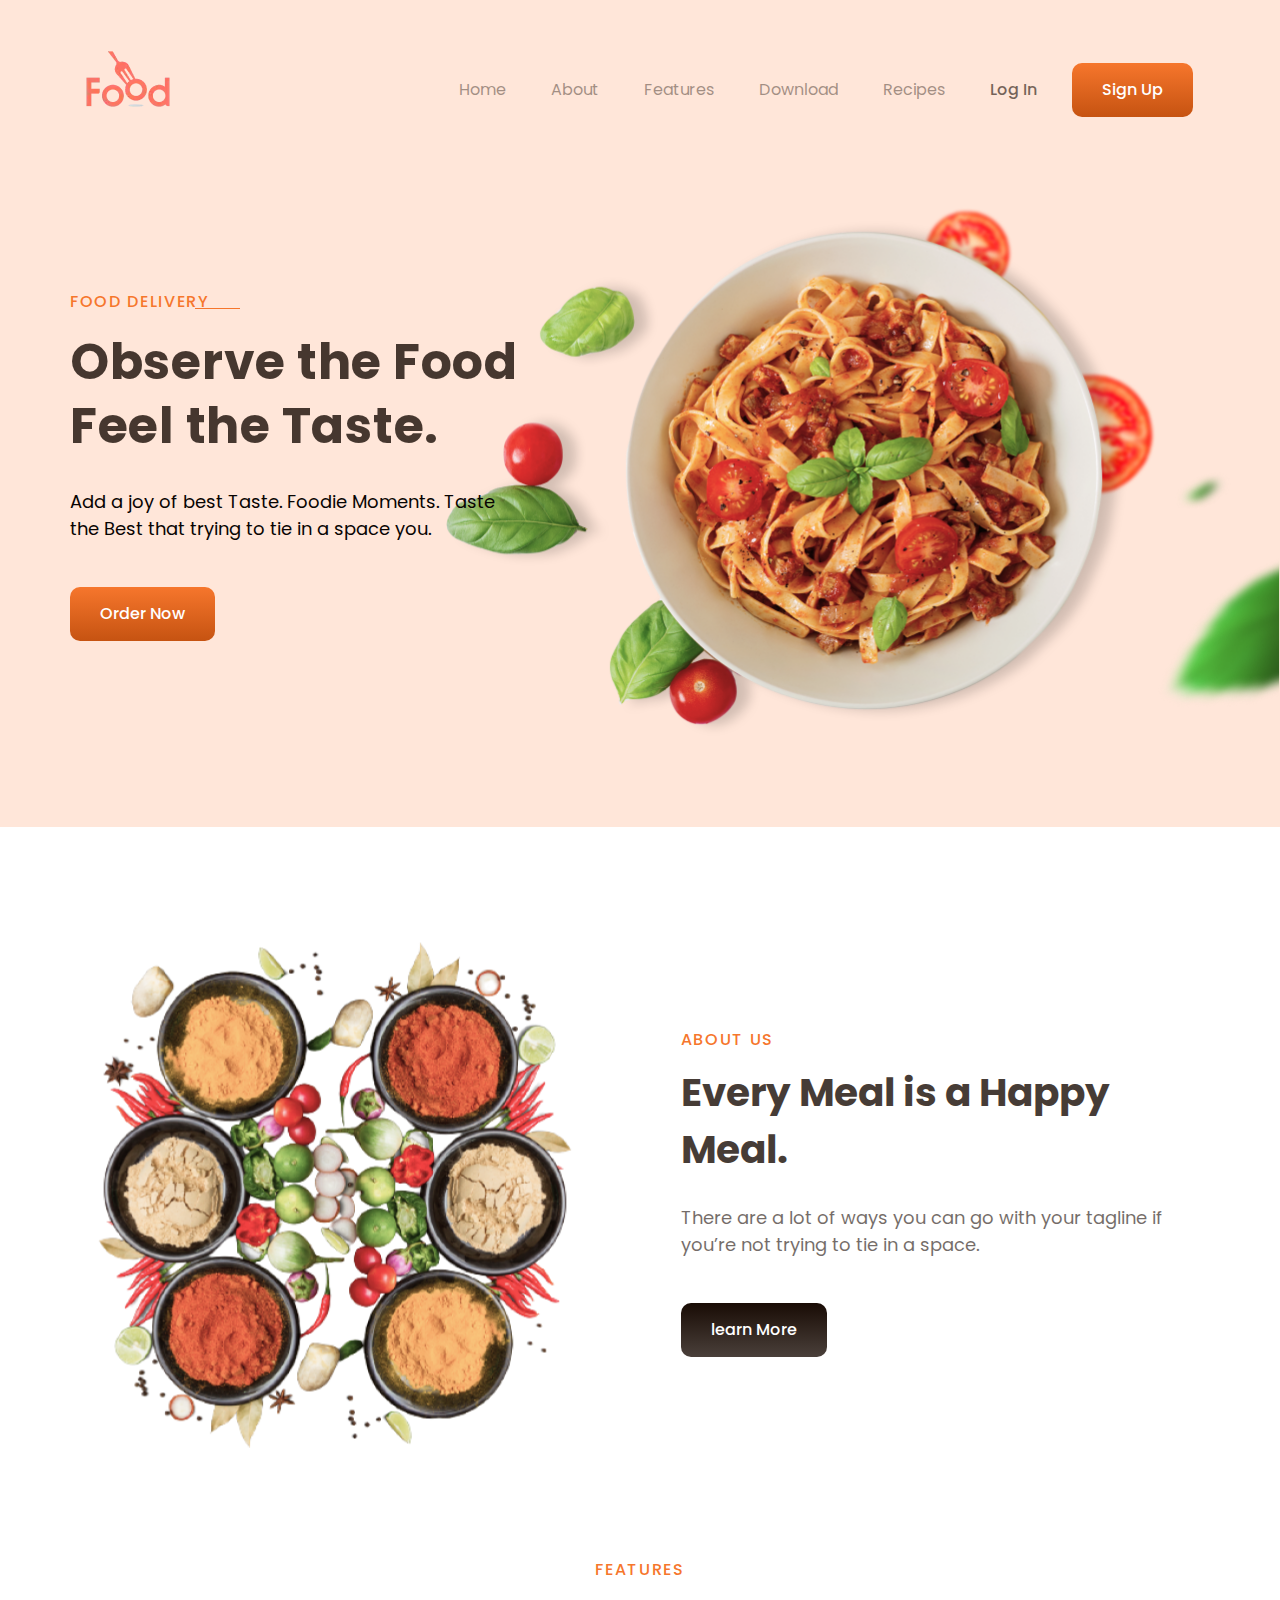
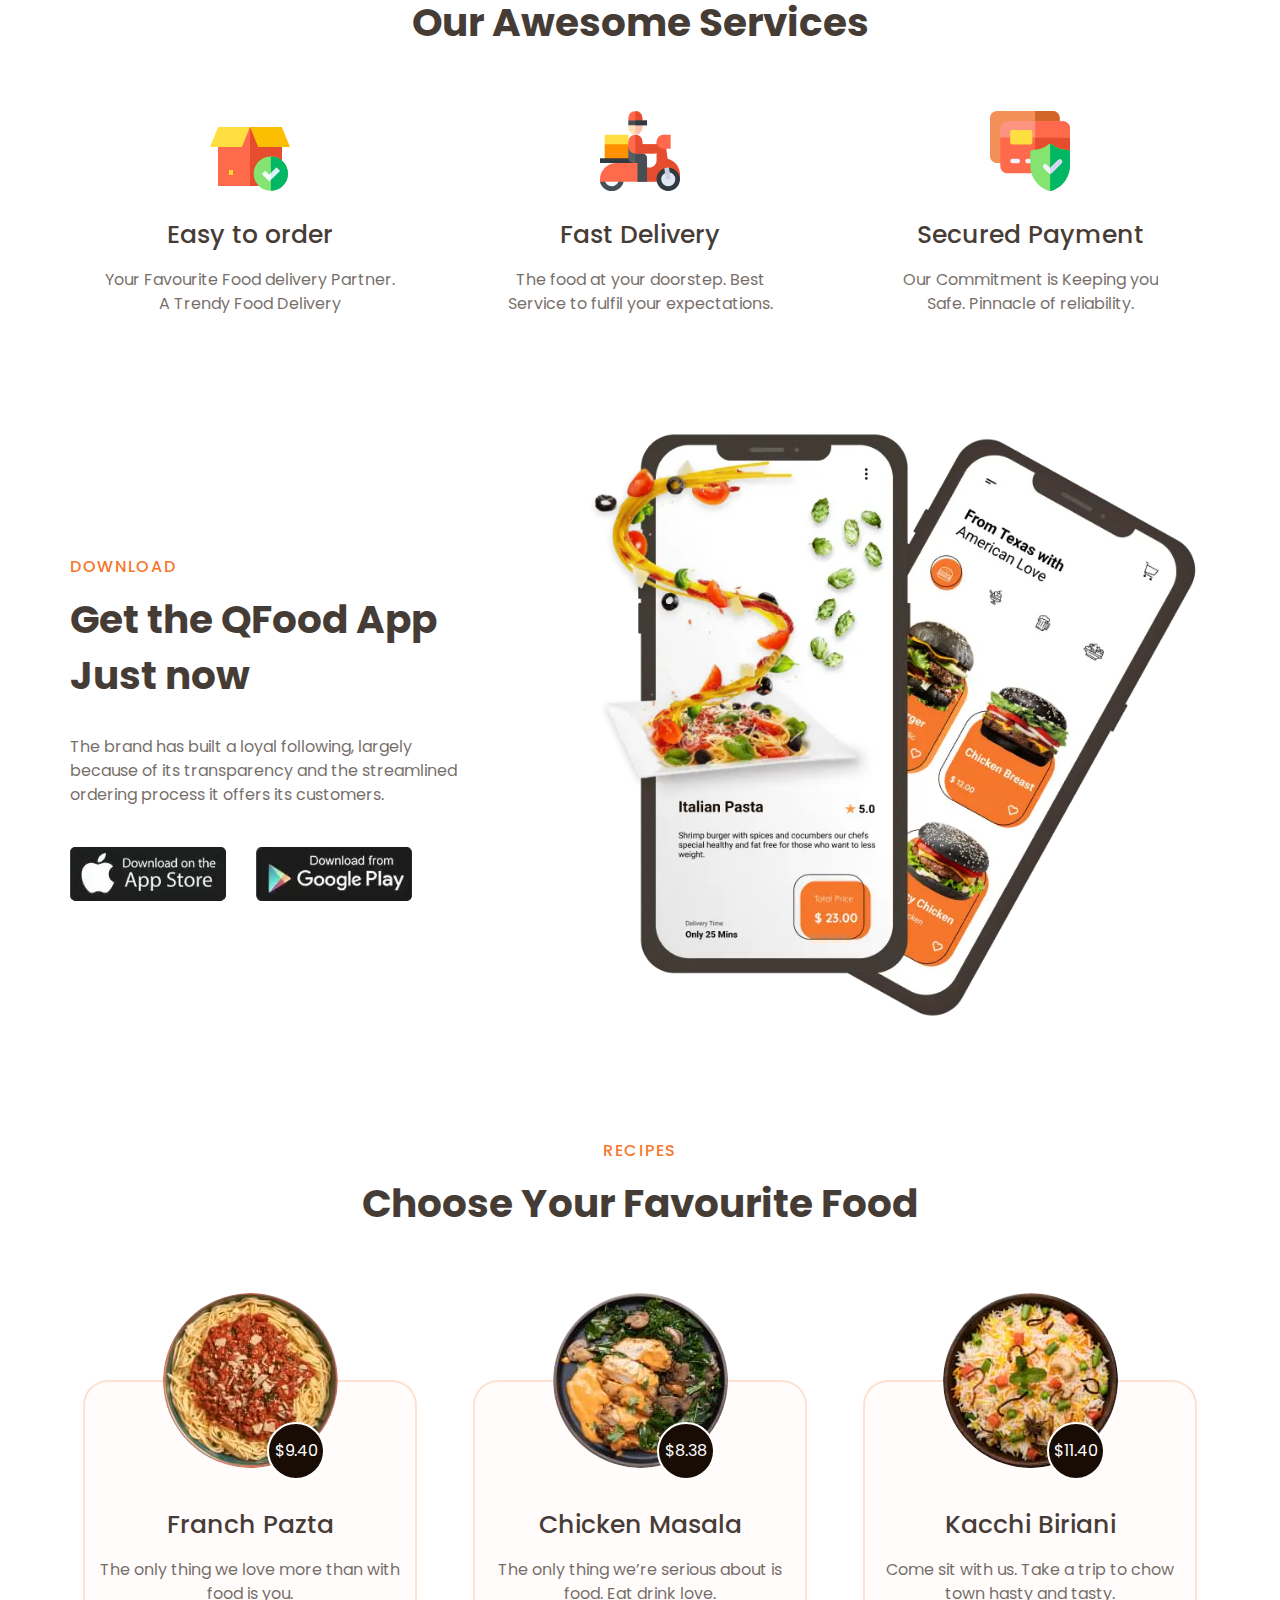
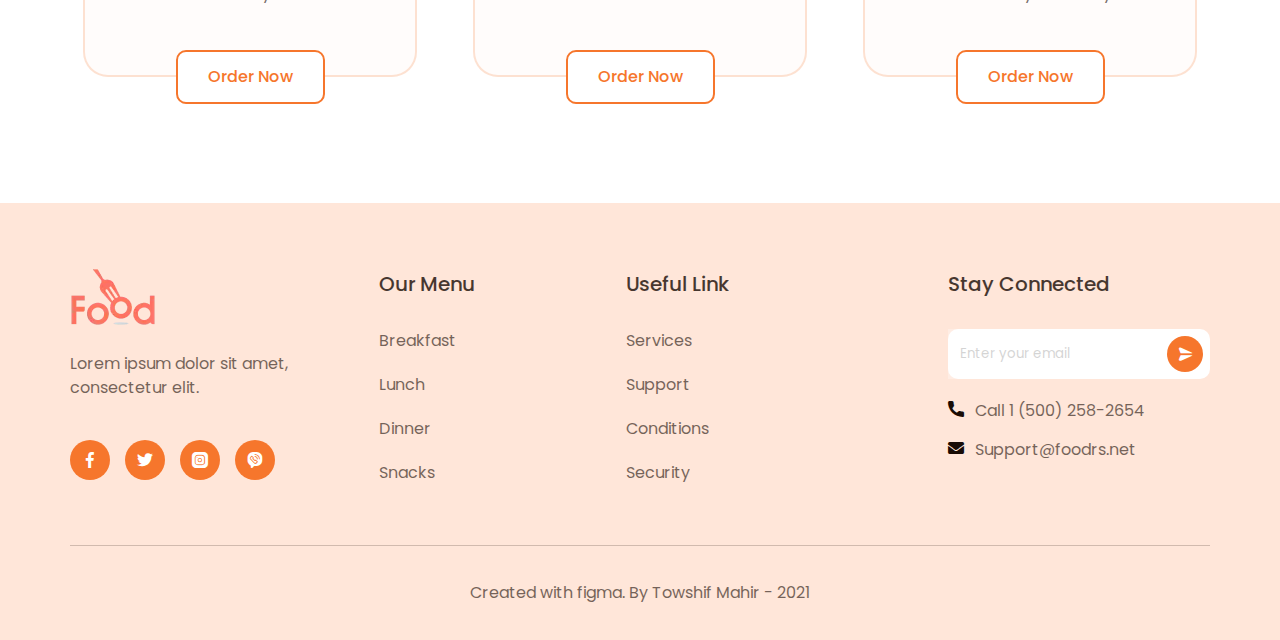
==== index.html @ ade540c1 "first page" ====
<!DOCTYPE html> <html lang="en">	<head>		<meta charset="UTF-8">		<meta name="viewport" content="width=device-width, initial-scale=1.0">		<link rel="stylesheet" href="css/style.min.css">		<title>Title</title>	</head>	<body>		<div class="wrapper">			<header class="header"> 	<div class="header__container _container">      <a href="" class="header__logo">         <picture><source srcset="img/logo.webp" type="image/webp"><img src="img/logo.png" alt="logo"></picture>      </a>		<div class="header__menu menu">			<button type="button" class="menu__icon icon-menu">				<span></span>				<span></span>				<span></span>			</button>			<nav class="menu__body">				<ul class="menu__list">					<li class="menu__item"><a href="" class="menu__link">Home</a></li>               <li class="menu__item"><a href="" class="menu__link">About</a></li>               <li class="menu__item"><a href="" class="menu__link">Features</a></li>               <li class="menu__item"><a href="" class="menu__link">Download</a></li>               <li class="menu__item"><a href="" class="menu__link">Recipes</a></li>				</ul>			</nav>		</div>      <a href="" class="header__login">Log In</a>      <a href="" class="header__button btn">Sign Up</a>	</div>	</header>			<main class="page">				<section class="page__main-block main-block">               <div class="main-block__container _container">                  <div class="main-block__body">                     <div class="main-block__category">Food Delivery</div>                     <h1 class="main-block__title">Observe the Food Feel the Taste.</h1>                     <div class="main-block__text">Add a joy of best Taste. Foodie Moments. Taste the Best that trying to tie in a space you.</div>                     <a href="" class="main-block__button btn">Order Now</a>                  </div>               </div>               <div class="main-block__image _ibg">                  <picture><source srcset="img/main-block/cover2.webp" type="image/webp"><img src="img/main-block/cover2.png" alt="cover"></picture>               </div>            </section>            <section class="page__about about">               <div class="about__container _container">                  <div class="about__image _ibg">                     <picture><source srcset="img/about/01.webp" type="image/webp"><img src="img/about/01.png" alt="about"></picture>                  </div>                  <div class="about__content">                     <div class="about__header header-block">                        <div class="header-block__category">About Us</div>                        <h2 class="header-block__title">Every Meal is a Happy Meal.                         </h2>                     </div>                     <div class="about__text">There are a lot of ways you can go with your tagline if you’re not trying to tie in a space.</div>                     <a href="" class="about__button btn btn_b">learn More</a>                  </div>               </div>            </section>            <section class="page__features features">               <div class="features__container _container">                  <div class="features__header header-block">                     <div class="header-block__category">FEATURES</div>                     <h2 class="header-block__title">Our Awesome Services                      </h2>                  </div>                  <div class="features__row">                     <div class="features__columnn">                        <div class="features__item item-features">                           <div class="item-features__icon">                              <picture><source srcset="img/features/01.svg" type="image/webp"><img src="img/features/01.svg" alt="Easy to order"></picture>                           </div>                           <div class="item-features__content">                              <div class="item-features__title">Easy to order</div>                              <div class="item-features__text">Your Favourite Food delivery Partner. <br> A Trendy Food Delivery</div>                           </div>                        </div>                     </div>                     <div class="features__columnn">                        <div class="features__item item-features">                           <div class="item-features__icon">                              <picture><source srcset="img/features/02.svg" type="image/webp"><img src="img/features/02.svg" alt="Easy to order"></picture>                           </div>                           <div class="item-features__content">                              <div class="item-features__title">Fast Delivery</div>                              <div class="item-features__text">The food at your doorstep. Best Service to fulfil your expectations.</div>                           </div>                        </div>                     </div>                     <div class="features__columnn">                        <div class="features__item item-features">                           <div class="item-features__icon">                              <picture><source srcset="img/features/03.svg" type="image/webp"><img src="img/features/03.svg" alt="Easy to order"></picture>                           </div>                           <div class="item-features__content">                              <div class="item-features__title">Secured Payment</div>                              <div class="item-features__text">Our Commitment is Keeping you Safe. Pinnacle of reliability.</div>                           </div>                        </div>                     </div>                  </div>               </div>            </section>            <section class="page__download download">               <div class="download__container _container">                  <div class="download__content">                     <div class="download__header header-block">                        <div class="header-block__category">DOWNLOAD</div>                        <h2 class="header-block__title">Get the QFood App Just now                         </h2>                     </div>                     <div class="download__text">The brand has built a loyal following, largely because of its transparency and the streamlined ordering process it offers its customers. </div>                     <div class="download__buttons">                        <a href="" class="download__button">                           <picture><source srcset="img/download/01.webp" type="image/webp"><img src="img/download/01.jpg" alt="Download Apple"></picture>                        </a>                        <a href="" class="download__button">                           <picture><source srcset="img/download/02.webp" type="image/webp"><img src="img/download/02.jpg" alt="Download Google"></picture>                        </a>                     </div>                  </div>                  <div class="download__image">                     <picture><source srcset="img/download/03.webp" type="image/webp"><img src="img/download/03.png" alt="App"></picture>                  </div>               </div>            </section>            <section class="page__recipes recipes">               <div class="recipes__container _container">                  <div class="recipes__header header-block">                     <div class="header-block__category">RECIPES</div>                     <h2 class="header-block__title">Choose Your Favourite Food</h2>                  </div>                  <div class="recipes__row">                     <div class="recipes__columnn">                        <div class="recipes__item item-recipes">                           <div class="item-recipes__top">                              <div class="item-recipes__labels">                                 <div class="item-recipes__label item-recipes__label_price">$9.40</div>                              </div>                              <a href="" class="item-recipes__image _ibg">                                 <picture><source srcset="img/recipes/01.webp" type="image/webp"><img src="img/recipes/01.jpg" alt="Franch Pazta"></picture>                              </a>                           </div>                           <div class="item-recipes__content">                              <div class="item-recipes__title">Franch Pazta</div>                              <div class="item-recipes__text">The only thing we love more than with food is you.</div>                           </div>                           <a href="" class="item-recipes__button btn btn_w">Order Now</a>                        </div>                     </div>                     <div class="recipes__columnn">                        <div class="recipes__item item-recipes">                           <div class="item-recipes__top">                              <div class="item-recipes__labels">                                 <div class="item-recipes__label item-recipes__label_price">$8.38</div>                              </div>                              <a href="" class="item-recipes__image _ibg">                                 <picture><source srcset="img/recipes/02.webp" type="image/webp"><img src="img/recipes/02.jpg" alt="Chicken Masala"></picture>                              </a>                           </div>                           <div class="item-recipes__content">                              <div class="item-recipes__title">Chicken Masala</div>                              <div class="item-recipes__text">The only thing we’re serious about is food. Eat drink love.</div>                           </div>                           <a href="" class="item-recipes__button btn btn_w">Order Now</a>                        </div>                     </div>                     <div class="recipes__columnn">                        <div class="recipes__item item-recipes">                           <div class="item-recipes__top">                              <div class="item-recipes__labels">                                 <div class="item-recipes__label item-recipes__label_price">$11.40</div>                              </div>                              <a href="" class="item-recipes__image _ibg">                                 <picture><source srcset="img/recipes/03.webp" type="image/webp"><img src="img/recipes/03.jpg" alt="Kacchi Biriani"></picture>                              </a>                           </div>                           <div class="item-recipes__content">                              <div class="item-recipes__title">Kacchi Biriani</div>                              <div class="item-recipes__text">Come sit with us. Take a trip to chow town hasty and tasty.</div>                           </div>                           <a href="" class="item-recipes__button btn btn_w">Order Now</a>                        </div>                     </div>                  </div>               </div>            </section>			</main>			﻿<footer class="footer"> 	<div class="footer__top">      <div class="footer__principle _container">         <div class="footer__body">            <div class="footer__main">               <a href="" class="footer__logo">                  <picture><source srcset="img/logo.webp" type="image/webp"><img src="img/logo.png" alt="logo"></picture>               </a>               <div class="footer__text">Lorem ipsum dolor sit amet, consectetur elit.</div>               <div class="footer__social social">                  <a href="" class="social__item _icon-fb"></a>                  <a href="" class="social__item _icon-twitter"></a>                  <a href="" class="social__item _icon-inst"></a>                  <a href="" class="social__item  _icon-phone"></a>               </div>            </div>            <div class="footer__menu menu-footer">               <div class="menu-footer__column">                  <button type="button" class="menu-footer__title  _footer-title _acc" onclick="acc(this)">Our Menu</button>                  <ul class="menu-footer__list _accD _hidden">                  <li><a href="" class="menu-footer__link">Breakfast</a></li>                  <li><a href="" class="menu-footer__link">Lunch</a></li>                  <li><a href="" class="menu-footer__link">Dinner</a></li>                  <li><a href="" class="menu-footer__link">Snacks</a></li>                  </ul>               </div>               <div class="menu-footer__column">                  <button type="button" class="menu-footer__title  _footer-title _acc"  onclick="acc(this)">Useful Link</button>                  <ul class="menu-footer__list _accD _hidden">                  <li><a href="" class="menu-footer__link">Services</a></li>                  <li><a href="" class="menu-footer__link">Support</a></li>                  <li><a href="" class="menu-footer__link">Conditions</a></li>                  <li><a href="" class="menu-footer__link">Security</a></li>                  </ul>               </div>            </div>               <div class="footer__contacts contacts-footer">                  <div class="contacts-footer__title _footer-title">Stay Connected</div>                  <form data-message="subscribe" data-test action="#" class="contacts-footer__form">                     <input autocomplete="off" type="email" required name="form[]" placeholder="Enter your email" class="contacts-footer__input">                     <button type="submit" class="contacts-footer__button _icon-send"></button>                  </form>                  <div class="contacts-footer__items">                     <a href="tel:15002582654" class="contacts-footer__item _icon-call"><span>Call 1 (500) 258-2654</span></a>                     <a href="mailto:Support@foodrs.net" class="contacts-footer__item _icon-mail"><span>Support@foodrs.net</span></a>                  </div>               </div>            </div>         </div>      </div>   <div class="footer__bottom">      <div class="footer__container _container">         <div class="footer__copy">Created with figma. By Towshif Mahir - 2021</div>      </div>   </div></footer>		</div>		<script src="js/script.min.js"></script>	</body></html>
---- css/style.min.css ----
@charset "UTF-8";@import url(https://fonts.googleapis.com/css?family=Poppins:regular,500,700&display=swap);@import url(https://fonts.googleapis.com/css?family=Roboto:700&display=swap);@font-face{font-family:icons;font-display:swap;src:url(../fonts/icons.woff) format("woff"),url(../fonts/icons.woff2) format("woff2");font-weight:400;font-style:normal}@font-face{font-family:icons;src:url(fonts/icons.ttf?ykl9m7) format("truetype"),url(fonts/icons.woff?ykl9m7) format("woff"),url(fonts/icons.svg?ykl9m7#icons) format("svg");font-weight:400;font-style:normal;font-display:block}[class*=" _icon-"],[class^=_icon-]{font-family:icons!important;speak:never;font-style:normal;font-weight:400;font-variant:normal;text-transform:none;line-height:1;-webkit-font-smoothing:antialiased;-moz-osx-font-smoothing:grayscale}._icon-call:before{content:"\e900"}._icon-fb:before{content:"\e901"}._icon-icon:before{content:"\e902"}._icon-inst:before{content:"\e903"}._icon-mail:before{content:"\e904"}._icon-phone:before{content:"\e905"}._icon-send:before{content:"\e906"}._icon-twitter:before{content:"\e907"}*{padding:0;margin:0;border:0}*,:after,:before{-webkit-box-sizing:border-box;box-sizing:border-box}:active,:focus{outline:0}a:active,a:focus{outline:0}aside,footer,header,nav{display:block}body,html{height:100%;width:100%;font-size:100%;line-height:1;font-size:14px;-ms-text-size-adjust:100%;-moz-text-size-adjust:100%;-webkit-text-size-adjust:100%}button,input,textarea{font-family:inherit}input::-ms-clear{display:none}button{cursor:pointer}button::-moz-focus-inner{padding:0;border:0}a,a:visited{text-decoration:none}a:hover{text-decoration:none}ul li{list-style:none}img{vertical-align:top}h1,h2,h3,h4,h5,h6{font-size:inherit;font-weight:inherit}body{color:#190c05;font-family:Poppins;font-size:16px}body._lock{overflow:hidden}.wrapper{width:100%;min-height:100%;overflow:hidden;display:-webkit-box;display:-ms-flexbox;display:flex;-webkit-box-orient:vertical;-webkit-box-direction:normal;-ms-flex-direction:column;flex-direction:column}._container{max-width:1170px;margin:0 auto;padding:0 15px}.header{position:absolute;width:100%;left:0;top:0;z-index:50}.header__container{display:grid;min-height:129px;grid-template-columns:auto 1fr auto auto;gap:35px;-webkit-box-align:center;-ms-flex-align:center;align-items:center;-webkit-box-pack:center;-ms-flex-pack:center;justify-content:center}.header__logo{max-width:116px}.header__logo img{max-width:100%}.header__login{color:inherit;font-weight:500;line-height:1.5;opacity:.6;-webkit-transition:all .3s ease;-o-transition:all .3s ease;transition:all .3s ease}.menu{padding:5px 0;display:grid}.menu__list{display:-webkit-box;display:-ms-flexbox;display:flex;-ms-flex-wrap:wrap;flex-wrap:wrap;-webkit-box-align:center;-ms-flex-align:center;align-items:center;-webkit-box-pack:end;-ms-flex-pack:end;justify-content:flex-end}.menu__item{margin:0 10px 0 0}.menu__item:not(:last-child){margin:0 45px 0 0}.menu__link{line-height:1.5;color:#190c05;opacity:.4;position:relative;-webkit-transition:all .3s ease;-o-transition:all .3s ease;transition:all .3s ease}.icon-menu{display:none}.footer{background:#ffe6d9}.footer__body{border-bottom:1px solid rgba(25,12,5,.2);display:grid;grid-template-columns:234px 1fr 262px;padding-top:calc(30px + 48 * ((100vw - 320px)/ 1280));padding-bottom:calc(30px + 40 * ((100vw - 320px)/ 1280));-webkit-column-gap:calc(0px + 100 * ((100vw - 320px)/ 1280));-moz-column-gap:calc(0px + 100 * ((100vw - 320px)/ 1280));column-gap:calc(0px + 100 * ((100vw - 320px)/ 1280))}.footer__main{display:-webkit-box;display:-ms-flexbox;display:flex;-webkit-box-orient:vertical;-webkit-box-direction:normal;-ms-flex-direction:column;flex-direction:column;-webkit-box-align:start;-ms-flex-align:start;align-items:flex-start}.footer__logo{display:block;margin:0 0 5px -15px}.footer__text{line-height:150%;opacity:.6;margin:0 0 40px 0}.footer__bottom{display:grid;text-align:center;-webkit-box-pack:center;-ms-flex-pack:center;justify-content:center;-webkit-box-align:center;-ms-flex-align:center;align-items:center;padding:35px 0}.footer__copy{line-height:1.5;opacity:.6}.social{display:grid;grid-auto-flow:column;grid-template-columns:40px 40px 40px 40px;-webkit-column-gap:15px;-moz-column-gap:15px;column-gap:15px}.social__item{width:40px;height:40px;border-radius:50%;display:grid;-webkit-box-align:center;-ms-flex-align:center;align-items:center;justify-items:center;background-color:#f6762c;color:#fff;-webkit-transition:background-color .3s ease 0s;-o-transition:background-color .3s ease 0s;transition:background-color .3s ease 0s}.social__item:not(:last-child){margin:0 15px 0 0}._footer-title{font-weight:500;font-size:20px;line-height:1.5;opacity:.8}.menu-footer{display:grid}.menu-footer__column{display:grid;-webkit-box-align:end;-ms-flex-align:end;align-items:end}.menu-footer__title{all:unset;cursor:default;font-weight:500;font-size:20px;line-height:1.5;opacity:.8}.menu-footer__list li:not(:last-child){margin:0 0 20px 0}.menu-footer__link{font-size:16px;color:inherit;line-height:1.5;opacity:.6;-webkit-transition:color .3s ease 0s;-o-transition:color .3s ease 0s;transition:color .3s ease 0s}.contacts-footer__title{margin:0 0 30px 0}.contacts-footer__form{margin:0 0 20px 0;display:-webkit-box;display:-ms-flexbox;display:flex;position:relative;background:#fff;border-radius:10px;-webkit-box-pack:justify;-ms-flex-pack:justify;justify-content:space-between;-webkit-box-align:center;-ms-flex-align:center;align-items:center}.contacts-footer__button{-webkit-box-flex:0;-ms-flex:0 0 36px;flex:0 0 36px;height:36px;border-radius:50%;-webkit-box-pack:center;-ms-flex-pack:center;justify-content:center;-webkit-box-align:center;-ms-flex-align:center;align-items:center;background-color:#f6762c;color:#fff;-webkit-transition:background-color .3s ease 0s;-o-transition:background-color .3s ease 0s;transition:background-color .3s ease 0s;margin:0 7px 0 4px}.contacts-footer__input{width:100%;min-height:50px;padding:0 12px;line-height:1.5;opacity:.3}.contacts-footer__input:focus{color:#000}.contacts-footer__items{display:grid;gap:15px}.contacts-footer__item span{font-family:Poppins;font-size:16px;color:#190c05;line-height:1.5;opacity:.6;-webkit-transition:color .3s ease 0s;-o-transition:color .3s ease 0s;transition:color .3s ease 0s}.contacts-footer__item::before{margin:0 11px 0 0;color:#190c05}.contacts-footer__item:hover span,.contacts-footer__item:hover::before{color:#f6762c}._ibg{background-position:center;background-size:cover;background-repeat:no-repeat;position:relative}._ibg img{width:0;height:0;position:absolute;top:0;left:0;opacity:0;visibility:hidden}.page{-webkit-box-flex:1;-ms-flex:1 1 auto;flex:1 1 auto}.header-block__category{font-weight:500;line-height:1.5;letter-spacing:.105em;text-transform:uppercase;color:#f6762c;margin:0 0 13px 0}.header-block__title{font-weight:700;font-size:39px;line-height:145%;opacity:.8}.btn{display:-webkit-inline-box;display:-ms-inline-flexbox;display:inline-flex;-webkit-box-pack:center;-ms-flex-pack:center;justify-content:center;-webkit-box-align:center;-ms-flex-align:center;align-items:center;text-align:center;padding:0 30px;-webkit-transition:all .3s ease;-o-transition:all .3s ease;transition:all .3s ease;min-height:54px;background:-webkit-gradient(linear,left top,left bottom,from(#f6762c),to(#c65311));background:-o-linear-gradient(top,#f6762c 0,#c65311 100%);background:linear-gradient(180deg,#f6762c 0,#c65311 100%);border-radius:10px;font-weight:500;line-height:1.5;color:#fff}.btn._fw{width:100%}.btn_b{background:-webkit-gradient(linear,left top,left bottom,from(#190c05),to(rgba(25,12,5,.79)));background:-o-linear-gradient(top,#190c05 0,rgba(25,12,5,.79) 100%);background:linear-gradient(180deg,#190c05 0,rgba(25,12,5,.79) 100%)}.btn_w{color:#f6762c;background:#fff;border:2px solid #f6762c;background:#fff}.main-block{position:relative;background:#ffe6d9;margin:0 0 110px 0}.main-block__body{max-width:450px;padding:290px 0 186px 0;position:relative;z-index:2}.main-block__category{font-weight:500;line-height:1.5;letter-spacing:.105em;text-transform:uppercase;color:#f6762c;margin:0 0 17px 0;position:relative}.main-block__category::after{position:absolute;content:" ";border-bottom:1px solid;height:0;width:45px;left:125px;bottom:5px;z-index:60}.main-block__title{font-weight:700;font-size:49px;line-height:130%;letter-spacing:.015em;opacity:.8;margin:0 0 30px 0}.main-block__text{font-size:18px;line-height:150%;opacity:.6;margin:0 0 45px 0}.main-block__image{position:absolute;width:100%;height:100%;top:0;left:0;background-position:right}.about{margin:0 0 110px 0}.about__container{display:grid;grid-template-columns:1fr 1fr;gap:81px}.about__image{padding:0 0 95.84% 0}.about__content{padding:91px 0}.about__header{margin:0 0 25px 0}.about__text{font-size:18px;line-height:150%;opacity:.6;margin:0 0 45px 0}.features{margin:0 0 110px 0}.features__header{text-align:center;margin:0 0 60px 0}.features__row{display:grid;grid-template-columns:repeat(auto-fit,minmax(290px,1fr));gap:30px}.item-features{display:grid;-webkit-box-pack:center;-ms-flex-pack:center;justify-content:center;text-align:center;row-gap:25.2px}.item-features__icon{display:grid;min-height:80px;-ms-flex-line-pack:end;align-content:end;justify-self:center}.item-features__icon img{max-width:100%}.item-features__title{font-weight:500;font-size:25px;line-height:1.48;opacity:.8;margin:0 0 15px 0}.item-features__text{max-width:290px;line-height:150%;opacity:.6}.download{margin:0 0 110px 0}.download__container{display:grid;grid-template-columns:1fr 100%;gap:100px}.download__content{min-width:400px;-ms-flex-item-align:center;align-self:center}.download__header{margin:0 0 30px 0}.download__text{margin:0 0 40px 0;line-height:150%;opacity:.6}.download__buttons{display:grid;grid-auto-flow:column;-webkit-box-pack:start;-ms-flex-pack:start;justify-content:start;gap:30px}.download__button{display:-webkit-box;display:-ms-flexbox;display:flex;place-items:center}.download__image{-ms-flex-item-align:center;align-self:center}.download__image img{max-width:100%}.recipes{margin:0 0 56px 0}.recipes__header{text-align:center;margin:0 0 60px 0}.recipes__row{display:grid;grid-template-columns:repeat(auto-fit,minmax(360px,auto));gap:30px;grid-auto-rows:1fr}.recipes__columnn{margin:0 auto}.item-recipes{position:relative;display:grid;grid-auto-flow:row;grid-template:auto 1fr minmax(54px,auto)/1fr;-webkit-box-align:center;-ms-flex-align:center;align-items:center;justify-items:center}.item-recipes__top{display:grid;-webkit-box-pack:center;-ms-flex-pack:center;justify-content:center}.item-recipes__labels{display:-webkit-box;display:-ms-flexbox;display:flex;-webkit-box-orient:vertical;-webkit-box-direction:normal;-ms-flex-direction:column;flex-direction:column;position:absolute;right:92px;top:129px;z-index:2}.item-recipes__label{-webkit-box-flex:0;-ms-flex:0 0 58px;flex:0 0 58px;width:58px;border-radius:50%;display:-webkit-box;display:-ms-flexbox;display:flex;-webkit-box-pack:center;-ms-flex-pack:center;justify-content:center;-webkit-box-align:center;-ms-flex-align:center;align-items:center;color:#fff;background:#190c05;border:2px solid #fff}.item-recipes__label_oldprice{text-decoration:line-through;background:#ffe6d9;color:inherit}.item-recipes__image{overflow:hidden;border-radius:50%;width:175px;height:175px}.item-recipes__content{padding:124px 15px 69px;margin:-87.5px 0 0 0;text-align:center;background:rgba(246,118,44,.02);border:2px solid rgba(246,118,44,.2);border-radius:25px}.item-recipes__title{margin:0 0 15px 0;font-weight:500;font-size:25px;line-height:1.48;opacity:.8}.item-recipes__text{line-height:150%;opacity:.6}.item-recipes__button{justify-self:center;-ms-flex-item-align:start;align-self:start;margin:-27px 0 0 0}@media (min-width:767.98px){.header{padding:25px 0}.menu-footer{display:-webkit-box;display:-ms-flexbox;display:flex}.menu-footer__column{-webkit-box-flex:0;-ms-flex:0 1 50%;flex:0 1 50%}.menu-footer__title{margin:0 0 30px 0}.item-recipes__text{max-width:300px}}@media (min-width:779px){.item-recipes__content{justify-self:end;-ms-flex-item-align:end;align-self:end}}@media (min-width:991.98px){.header__button{margin:0 17px 0 0}}@media (max-width:1490px){.download__container{gap:50px}}@media (max-width:1400px){.download__container{grid-template-columns:1fr auto}}@media (max-width:1360px){.main-block__text{opacity:1;color:#080402}}@media (max-width:1182px){.footer__body{grid-template-rows:auto auto;grid-template-columns:1fr 262px}.footer__main{grid-column:span 2;margin-bottom:calc(30px + 10 * ((100vw - 320px)/ 1280))}}@media (max-width:1031px){.main-block__image{opacity:.5}}@media (max-width:991.98px){.header__container{gap:20px}.menu__list{-webkit-box-pack:center;-ms-flex-pack:center;justify-content:center}.menu__item{margin:0}.menu__item:not(:last-child){margin:0 25px 0 0}.footer__body{display:block}.header-block__title{font-size:30px}.main-block{margin:0}.about{margin:0 0 60px 0}.about__container{grid-template-columns:1fr;gap:0}.about__container .about__image{-webkit-box-ordinal-group:3;-ms-flex-order:2;order:2}.about__container .about__content{-webkit-box-ordinal-group:2;-ms-flex-order:1;order:1}.features__header{margin:0 0 30px 0}.download{margin:0 0 60px 0}}@media (max-width:959px){.features{margin:0 0 60px 0}}@media (max-width:880px){.main-block__title{font-size:35px}.main-block__image{background-position:left calc(100% + 10vw) top 0}}@media (max-width:779px){.recipes__header{margin:0}.recipes__row{display:block;width:100%}.item-recipes{display:block}.item-recipes__labels{position:relative;top:186px;left:110px}}@media (max-width:767.98px){.header__container{min-height:83px;grid-template-columns:1fr 1fr 1fr 1fr;-webkit-column-gap:0;-moz-column-gap:0;column-gap:0}.header__container .header__logo{-webkit-box-ordinal-group:2;-ms-flex-order:1;order:1}.header__container .header__menu{justify-self:end;-webkit-box-ordinal-group:5;-ms-flex-order:4;order:4}.header__container .header__login{-webkit-box-ordinal-group:3;-ms-flex-order:2;order:2}.header__container .header__button{-webkit-box-ordinal-group:4;-ms-flex-order:3;order:3}.header__login{margin:0 auto;z-index:-1}.header__button{padding:0 15px;min-height:40px}.menu__body{-webkit-transform:translate(-100%,0);-ms-transform:translate(-100%,0);transform:translate(-100%,0);-webkit-transition:-webkit-transform .8s ease 0s;transition:-webkit-transform .8s ease 0s;-o-transition:transform .8s ease 0s;transition:transform .8s ease 0s;transition:transform .8s ease 0s,-webkit-transform .8s ease 0s;position:fixed;width:100%;height:100%;top:0;left:0;overflow:auto;padding:120px 0 30px 0;background-color:#f7f4f4}.menu__body._active{-webkit-transform:translate(0,0);-ms-transform:translate(0,0);transform:translate(0,0)}.menu__list{display:grid;grid-auto-flow:row;row-gap:40px;text-align:center}.menu__link{font-size:40px;color:#160b05}.icon-menu{display:block;background-color:inherit;position:relative;top:0;left:0;width:30px;height:18px;cursor:pointer;z-index:5}.icon-menu span{-webkit-transition:all .3s ease 0s;-o-transition:all .3s ease 0s;transition:all .3s ease 0s;position:absolute;top:calc(50% - 1px);left:0;width:100%;height:2px;background-color:#190c05}.icon-menu span:first-child{top:0}.icon-menu span:last-child{top:auto;bottom:0}.icon-menu._active span{-webkit-transform:scale(0);-ms-transform:scale(0);transform:scale(0)}.icon-menu._active span:first-child{-webkit-transform:rotate(-45deg);-ms-transform:rotate(-45deg);transform:rotate(-45deg);top:calc(50% - 1px)}.icon-menu._active span:last-child{-webkit-transform:rotate(45deg);-ms-transform:rotate(45deg);transform:rotate(45deg);bottom:calc(50% - 1px)}.menu-footer__title{margin:0 0 10px 0;position:relative}.menu-footer__title:after,.menu-footer__title:before{content:"";width:10px;height:3px;background-color:#190c05;position:absolute;top:10px;right:0;-webkit-transition:-webkit-transform .3s ease 0s;transition:-webkit-transform .3s ease 0s;-o-transition:transform .3s ease 0s;transition:transform .3s ease 0s;transition:transform .3s ease 0s,-webkit-transform .3s ease 0s}.menu-footer__title:before{-webkit-transform:rotate(40deg);-ms-transform:rotate(40deg);transform:rotate(40deg);right:0}.menu-footer__title:after{-webkit-transform:rotate(-40deg);-ms-transform:rotate(-40deg);transform:rotate(-40deg);right:6px}.menu-footer__title._active:before{-webkit-transform:rotate(-40deg);-ms-transform:rotate(-40deg);transform:rotate(-40deg)}.menu-footer__title._active:after{-webkit-transform:rotate(40deg);-ms-transform:rotate(40deg);transform:rotate(40deg)}.menu-footer__list{margin:0 0 20px 0}._hidden{display:none}.header-block__title{font-size:25px}.btn{width:100%}.main-block__body{max-width:none}.main-block__body{padding:170px 0 100px 0}.main-block__title{opacity:1}.main-block__title{margin:0 0 20px 0}.main-block__text{margin:0 0 25px 0}.main-block__image{background-position:left calc(100% + 20vw) top 0}.about__content{padding:45px 0}.item-features__icon{width:60px;min-height:60px}.item-features__title{font-size:20px}.download__container{display:block;text-align:center}.download__content{min-width:100%;margin:0 auto 20px}.download__buttons{-webkit-box-pack:center;-ms-flex-pack:center;justify-content:center}.download__image img{display:none}.item-recipes__title{font-size:20px}}@media (max-width:639px){.header-block__title{font-size:20px}.features__header{margin:0 0 20px 0}}@media (max-width:583px){.main-block__image{opacity:.3;background-position:left calc(100% + 30vw) top 0}}@media (max-width:487px){.main-block__title{font-size:25px}}@media (max-width:480px){.main-block__image{min-height:554px;background-position:left calc(100% + 40vw) top 0}}@media (max-width:479.98px){.header__button{padding:0}.item-features__title{font-size:16px}.item-features__text{font-size:14px}}@media (max-width:375px){.download__buttons{grid-auto-flow:row}}@media (any-hover:hover){.header__login:hover{color:#f6762c}.menu__link:hover{color:#f6762c}.menu__link:hover::before{content:"";position:absolute;top:4px;left:-20px;width:100%;height:100%;background:url(../img/active.svg) no-repeat;z-index:2}.social__item:hover{background-color:#a57151}.menu-footer__link:hover{color:#f6762c}.contacts-footer__button:hover{background-color:#a57151}.btn:hover{color:#f6762c;background:#fff}.btn_b:hover{color:#fff;background:-webkit-gradient(linear,left top,left bottom,from(#f6762c),to(#c65311));background:-o-linear-gradient(top,#f6762c 0,#c65311 100%);background:linear-gradient(180deg,#f6762c 0,#c65311 100%)}.btn_w:hover{color:#fff;background:-webkit-gradient(linear,left top,left bottom,from(#f6762c),to(#c65311));background:-o-linear-gradient(top,#f6762c 0,#c65311 100%);background:linear-gradient(180deg,#f6762c 0,#c65311 100%)}}
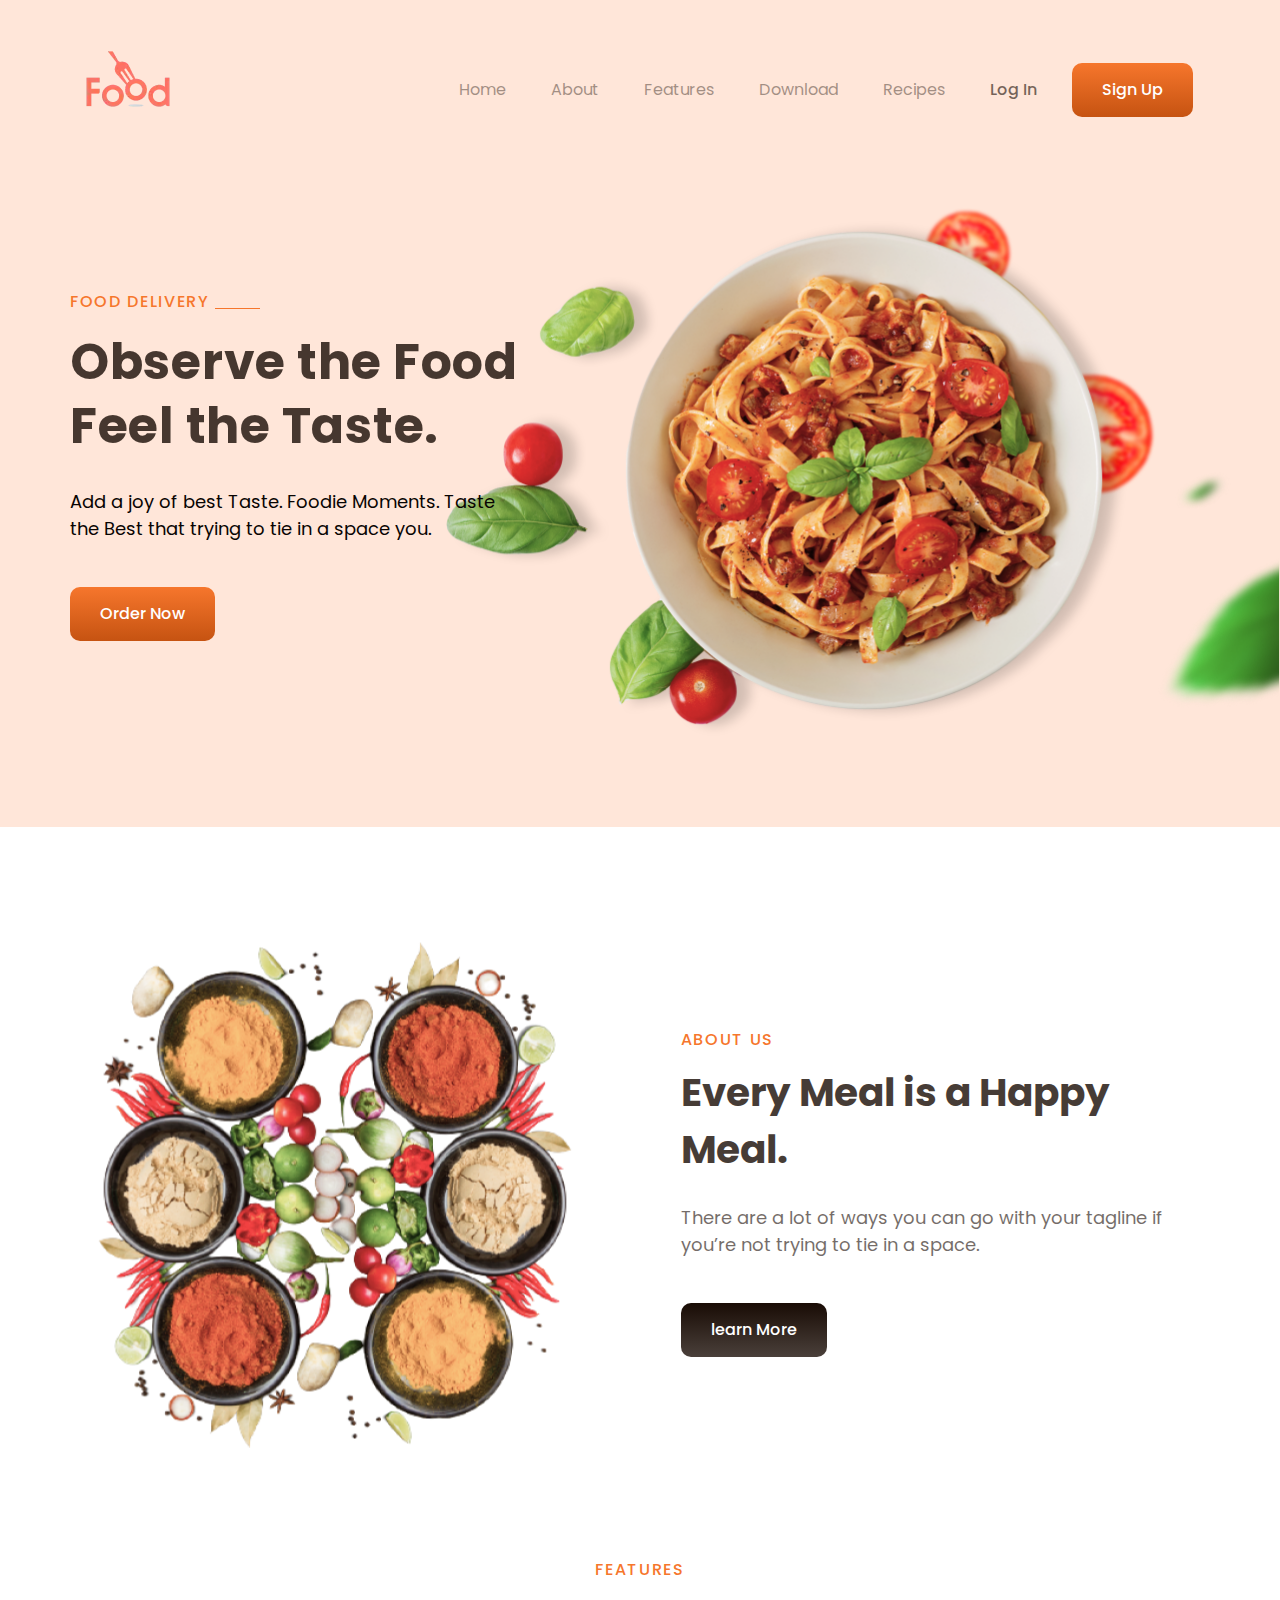
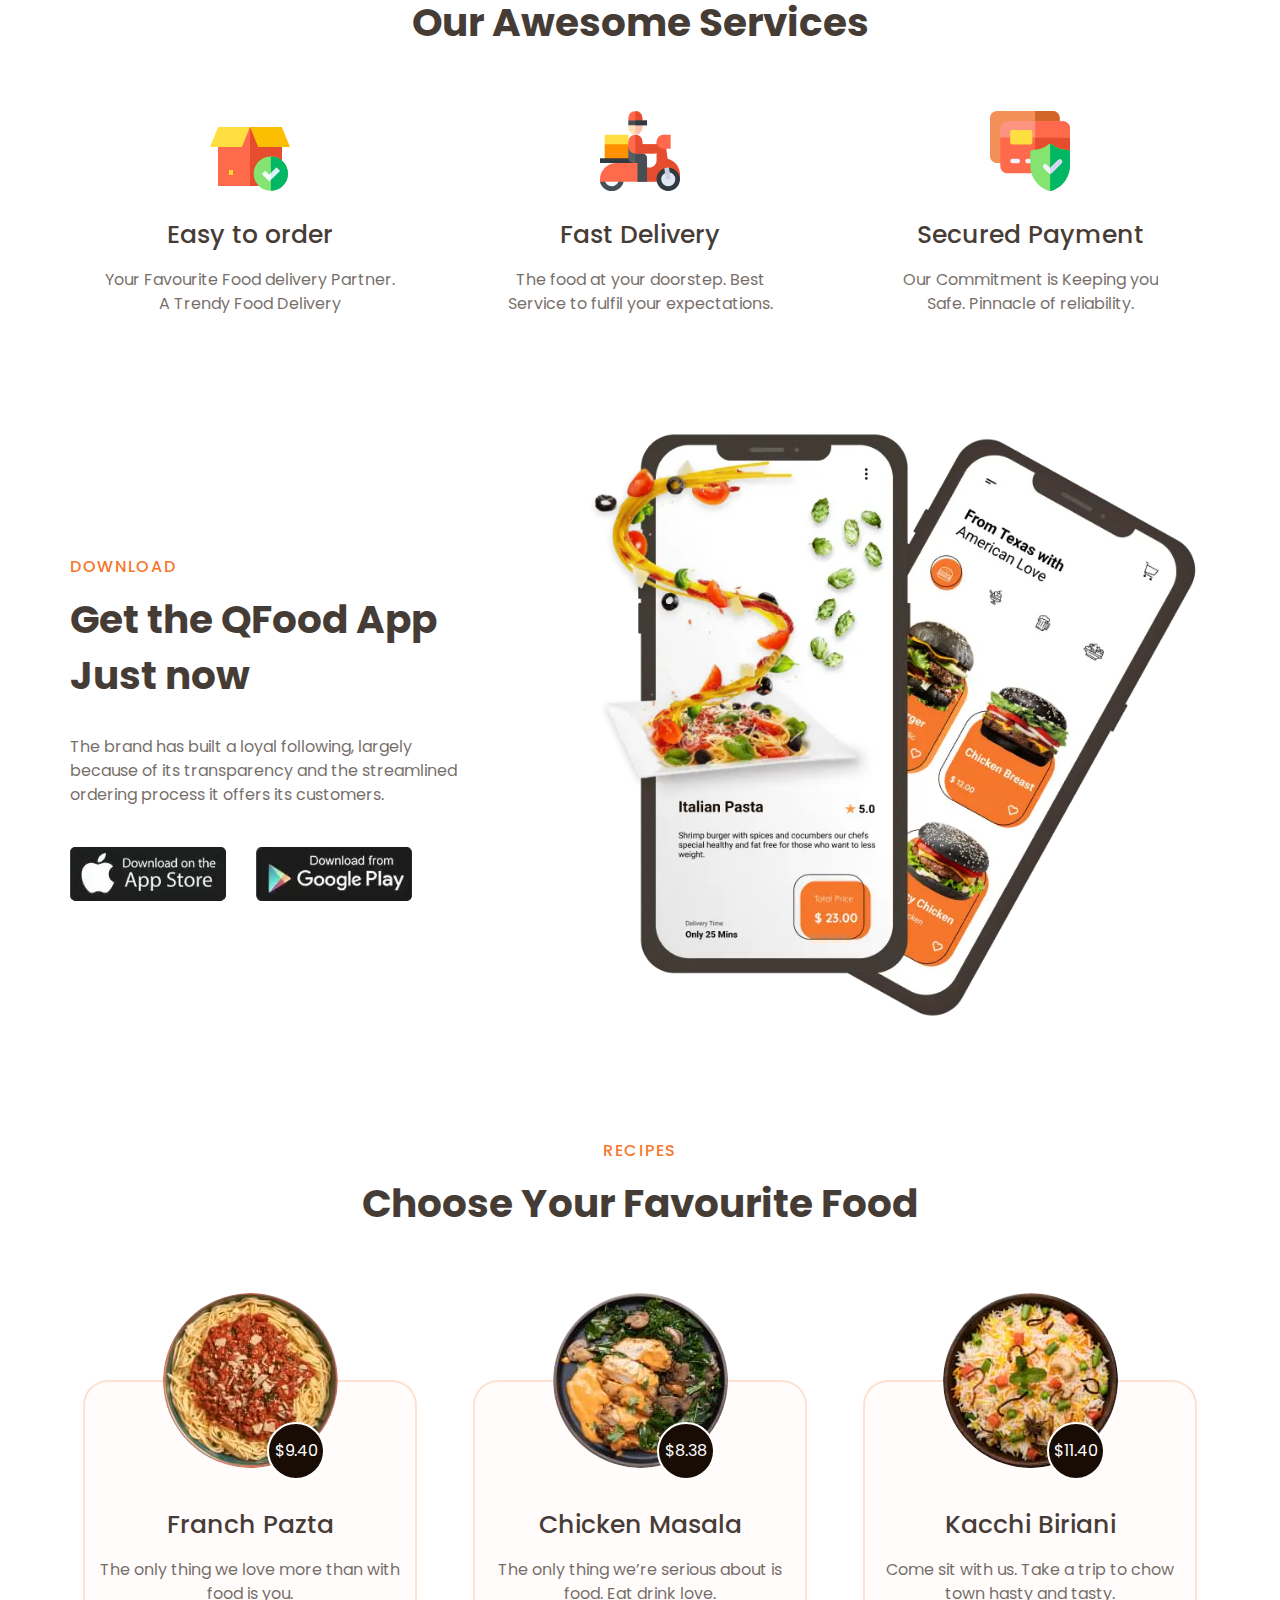
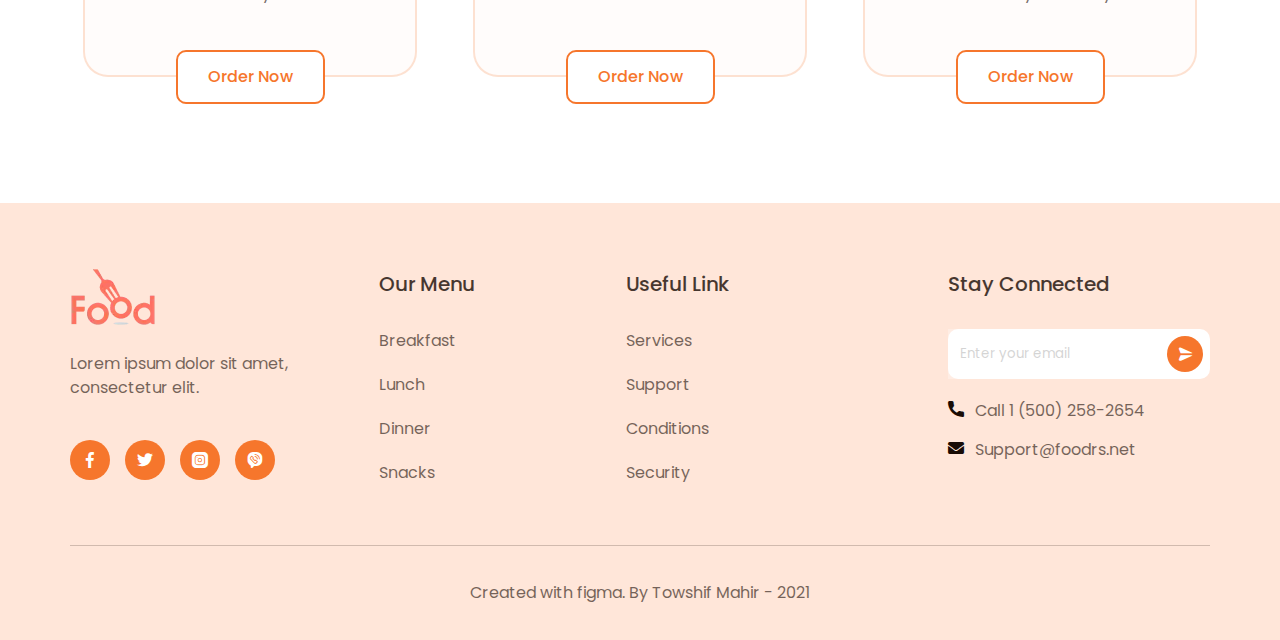
==== commit f7689af4: "Add files via upload" ====
--- a/index.html
+++ b/index.html
@@ -4,7 +4,7 @@
 		<meta charset="UTF-8"> 		<meta name="viewport" content="width=device-width, initial-scale=1.0"> 		<link rel="stylesheet" href="css/style.min.css">-		<title>Title</title>+		<title>Food</title> 	</head> 	<body> 		<div class="wrapper">@@ -46,7 +46,7 @@
                   </div>                </div>                <div class="main-block__image _ibg">-                  <picture><source srcset="img/main-block/cover2.webp" type="image/webp"><img src="img/main-block/cover2.png" alt="cover"></picture>+                  <picture><source srcset="img/main-block/cover.webp" type="image/webp"><img src="img/main-block/cover.png" alt="cover"></picture>                </div>             </section>             <section class="page__about about">--- a/css/style.min.css
+++ b/css/style.min.css
@@ -1 +1 @@
-@charset "UTF-8";@import url(https://fonts.googleapis.com/css?family=Poppins:regular,500,700&display=swap);@import url(https://fonts.googleapis.com/css?family=Roboto:700&display=swap);@font-face{font-family:icons;font-display:swap;src:url(../fonts/icons.woff) format("woff"),url(../fonts/icons.woff2) format("woff2");font-weight:400;font-style:normal}@font-face{font-family:icons;src:url(fonts/icons.ttf?ykl9m7) format("truetype"),url(fonts/icons.woff?ykl9m7) format("woff"),url(fonts/icons.svg?ykl9m7#icons) format("svg");font-weight:400;font-style:normal;font-display:block}[class*=" _icon-"],[class^=_icon-]{font-family:icons!important;speak:never;font-style:normal;font-weight:400;font-variant:normal;text-transform:none;line-height:1;-webkit-font-smoothing:antialiased;-moz-osx-font-smoothing:grayscale}._icon-call:before{content:"\e900"}._icon-fb:before{content:"\e901"}._icon-icon:before{content:"\e902"}._icon-inst:before{content:"\e903"}._icon-mail:before{content:"\e904"}._icon-phone:before{content:"\e905"}._icon-send:before{content:"\e906"}._icon-twitter:before{content:"\e907"}*{padding:0;margin:0;border:0}*,:after,:before{-webkit-box-sizing:border-box;box-sizing:border-box}:active,:focus{outline:0}a:active,a:focus{outline:0}aside,footer,header,nav{display:block}body,html{height:100%;width:100%;font-size:100%;line-height:1;font-size:14px;-ms-text-size-adjust:100%;-moz-text-size-adjust:100%;-webkit-text-size-adjust:100%}button,input,textarea{font-family:inherit}input::-ms-clear{display:none}button{cursor:pointer}button::-moz-focus-inner{padding:0;border:0}a,a:visited{text-decoration:none}a:hover{text-decoration:none}ul li{list-style:none}img{vertical-align:top}h1,h2,h3,h4,h5,h6{font-size:inherit;font-weight:inherit}body{color:#190c05;font-family:Poppins;font-size:16px}body._lock{overflow:hidden}.wrapper{width:100%;min-height:100%;overflow:hidden;display:-webkit-box;display:-ms-flexbox;display:flex;-webkit-box-orient:vertical;-webkit-box-direction:normal;-ms-flex-direction:column;flex-direction:column}._container{max-width:1170px;margin:0 auto;padding:0 15px}.header{position:absolute;width:100%;left:0;top:0;z-index:50}.header__container{display:grid;min-height:129px;grid-template-columns:auto 1fr auto auto;gap:35px;-webkit-box-align:center;-ms-flex-align:center;align-items:center;-webkit-box-pack:center;-ms-flex-pack:center;justify-content:center}.header__logo{max-width:116px}.header__logo img{max-width:100%}.header__login{color:inherit;font-weight:500;line-height:1.5;opacity:.6;-webkit-transition:all .3s ease;-o-transition:all .3s ease;transition:all .3s ease}.menu{padding:5px 0;display:grid}.menu__list{display:-webkit-box;display:-ms-flexbox;display:flex;-ms-flex-wrap:wrap;flex-wrap:wrap;-webkit-box-align:center;-ms-flex-align:center;align-items:center;-webkit-box-pack:end;-ms-flex-pack:end;justify-content:flex-end}.menu__item{margin:0 10px 0 0}.menu__item:not(:last-child){margin:0 45px 0 0}.menu__link{line-height:1.5;color:#190c05;opacity:.4;position:relative;-webkit-transition:all .3s ease;-o-transition:all .3s ease;transition:all .3s ease}.icon-menu{display:none}.footer{background:#ffe6d9}.footer__body{border-bottom:1px solid rgba(25,12,5,.2);display:grid;grid-template-columns:234px 1fr 262px;padding-top:calc(30px + 48 * ((100vw - 320px)/ 1280));padding-bottom:calc(30px + 40 * ((100vw - 320px)/ 1280));-webkit-column-gap:calc(0px + 100 * ((100vw - 320px)/ 1280));-moz-column-gap:calc(0px + 100 * ((100vw - 320px)/ 1280));column-gap:calc(0px + 100 * ((100vw - 320px)/ 1280))}.footer__main{display:-webkit-box;display:-ms-flexbox;display:flex;-webkit-box-orient:vertical;-webkit-box-direction:normal;-ms-flex-direction:column;flex-direction:column;-webkit-box-align:start;-ms-flex-align:start;align-items:flex-start}.footer__logo{display:block;margin:0 0 5px -15px}.footer__text{line-height:150%;opacity:.6;margin:0 0 40px 0}.footer__bottom{display:grid;text-align:center;-webkit-box-pack:center;-ms-flex-pack:center;justify-content:center;-webkit-box-align:center;-ms-flex-align:center;align-items:center;padding:35px 0}.footer__copy{line-height:1.5;opacity:.6}.social{display:grid;grid-auto-flow:column;grid-template-columns:40px 40px 40px 40px;-webkit-column-gap:15px;-moz-column-gap:15px;column-gap:15px}.social__item{width:40px;height:40px;border-radius:50%;display:grid;-webkit-box-align:center;-ms-flex-align:center;align-items:center;justify-items:center;background-color:#f6762c;color:#fff;-webkit-transition:background-color .3s ease 0s;-o-transition:background-color .3s ease 0s;transition:background-color .3s ease 0s}.social__item:not(:last-child){margin:0 15px 0 0}._footer-title{font-weight:500;font-size:20px;line-height:1.5;opacity:.8}.menu-footer{display:grid}.menu-footer__column{display:grid;-webkit-box-align:end;-ms-flex-align:end;align-items:end}.menu-footer__title{all:unset;cursor:default;font-weight:500;font-size:20px;line-height:1.5;opacity:.8}.menu-footer__list li:not(:last-child){margin:0 0 20px 0}.menu-footer__link{font-size:16px;color:inherit;line-height:1.5;opacity:.6;-webkit-transition:color .3s ease 0s;-o-transition:color .3s ease 0s;transition:color .3s ease 0s}.contacts-footer__title{margin:0 0 30px 0}.contacts-footer__form{margin:0 0 20px 0;display:-webkit-box;display:-ms-flexbox;display:flex;position:relative;background:#fff;border-radius:10px;-webkit-box-pack:justify;-ms-flex-pack:justify;justify-content:space-between;-webkit-box-align:center;-ms-flex-align:center;align-items:center}.contacts-footer__button{-webkit-box-flex:0;-ms-flex:0 0 36px;flex:0 0 36px;height:36px;border-radius:50%;-webkit-box-pack:center;-ms-flex-pack:center;justify-content:center;-webkit-box-align:center;-ms-flex-align:center;align-items:center;background-color:#f6762c;color:#fff;-webkit-transition:background-color .3s ease 0s;-o-transition:background-color .3s ease 0s;transition:background-color .3s ease 0s;margin:0 7px 0 4px}.contacts-footer__input{width:100%;min-height:50px;padding:0 12px;line-height:1.5;opacity:.3}.contacts-footer__input:focus{color:#000}.contacts-footer__items{display:grid;gap:15px}.contacts-footer__item span{font-family:Poppins;font-size:16px;color:#190c05;line-height:1.5;opacity:.6;-webkit-transition:color .3s ease 0s;-o-transition:color .3s ease 0s;transition:color .3s ease 0s}.contacts-footer__item::before{margin:0 11px 0 0;color:#190c05}.contacts-footer__item:hover span,.contacts-footer__item:hover::before{color:#f6762c}._ibg{background-position:center;background-size:cover;background-repeat:no-repeat;position:relative}._ibg img{width:0;height:0;position:absolute;top:0;left:0;opacity:0;visibility:hidden}.page{-webkit-box-flex:1;-ms-flex:1 1 auto;flex:1 1 auto}.header-block__category{font-weight:500;line-height:1.5;letter-spacing:.105em;text-transform:uppercase;color:#f6762c;margin:0 0 13px 0}.header-block__title{font-weight:700;font-size:39px;line-height:145%;opacity:.8}.btn{display:-webkit-inline-box;display:-ms-inline-flexbox;display:inline-flex;-webkit-box-pack:center;-ms-flex-pack:center;justify-content:center;-webkit-box-align:center;-ms-flex-align:center;align-items:center;text-align:center;padding:0 30px;-webkit-transition:all .3s ease;-o-transition:all .3s ease;transition:all .3s ease;min-height:54px;background:-webkit-gradient(linear,left top,left bottom,from(#f6762c),to(#c65311));background:-o-linear-gradient(top,#f6762c 0,#c65311 100%);background:linear-gradient(180deg,#f6762c 0,#c65311 100%);border-radius:10px;font-weight:500;line-height:1.5;color:#fff}.btn._fw{width:100%}.btn_b{background:-webkit-gradient(linear,left top,left bottom,from(#190c05),to(rgba(25,12,5,.79)));background:-o-linear-gradient(top,#190c05 0,rgba(25,12,5,.79) 100%);background:linear-gradient(180deg,#190c05 0,rgba(25,12,5,.79) 100%)}.btn_w{color:#f6762c;background:#fff;border:2px solid #f6762c;background:#fff}.main-block{position:relative;background:#ffe6d9;margin:0 0 110px 0}.main-block__body{max-width:450px;padding:290px 0 186px 0;position:relative;z-index:2}.main-block__category{font-weight:500;line-height:1.5;letter-spacing:.105em;text-transform:uppercase;color:#f6762c;margin:0 0 17px 0;position:relative}.main-block__category::after{position:absolute;content:" ";border-bottom:1px solid;height:0;width:45px;left:125px;bottom:5px;z-index:60}.main-block__title{font-weight:700;font-size:49px;line-height:130%;letter-spacing:.015em;opacity:.8;margin:0 0 30px 0}.main-block__text{font-size:18px;line-height:150%;opacity:.6;margin:0 0 45px 0}.main-block__image{position:absolute;width:100%;height:100%;top:0;left:0;background-position:right}.about{margin:0 0 110px 0}.about__container{display:grid;grid-template-columns:1fr 1fr;gap:81px}.about__image{padding:0 0 95.84% 0}.about__content{padding:91px 0}.about__header{margin:0 0 25px 0}.about__text{font-size:18px;line-height:150%;opacity:.6;margin:0 0 45px 0}.features{margin:0 0 110px 0}.features__header{text-align:center;margin:0 0 60px 0}.features__row{display:grid;grid-template-columns:repeat(auto-fit,minmax(290px,1fr));gap:30px}.item-features{display:grid;-webkit-box-pack:center;-ms-flex-pack:center;justify-content:center;text-align:center;row-gap:25.2px}.item-features__icon{display:grid;min-height:80px;-ms-flex-line-pack:end;align-content:end;justify-self:center}.item-features__icon img{max-width:100%}.item-features__title{font-weight:500;font-size:25px;line-height:1.48;opacity:.8;margin:0 0 15px 0}.item-features__text{max-width:290px;line-height:150%;opacity:.6}.download{margin:0 0 110px 0}.download__container{display:grid;grid-template-columns:1fr 100%;gap:100px}.download__content{min-width:400px;-ms-flex-item-align:center;align-self:center}.download__header{margin:0 0 30px 0}.download__text{margin:0 0 40px 0;line-height:150%;opacity:.6}.download__buttons{display:grid;grid-auto-flow:column;-webkit-box-pack:start;-ms-flex-pack:start;justify-content:start;gap:30px}.download__button{display:-webkit-box;display:-ms-flexbox;display:flex;place-items:center}.download__image{-ms-flex-item-align:center;align-self:center}.download__image img{max-width:100%}.recipes{margin:0 0 56px 0}.recipes__header{text-align:center;margin:0 0 60px 0}.recipes__row{display:grid;grid-template-columns:repeat(auto-fit,minmax(360px,auto));gap:30px;grid-auto-rows:1fr}.recipes__columnn{margin:0 auto}.item-recipes{position:relative;display:grid;grid-auto-flow:row;grid-template:auto 1fr minmax(54px,auto)/1fr;-webkit-box-align:center;-ms-flex-align:center;align-items:center;justify-items:center}.item-recipes__top{display:grid;-webkit-box-pack:center;-ms-flex-pack:center;justify-content:center}.item-recipes__labels{display:-webkit-box;display:-ms-flexbox;display:flex;-webkit-box-orient:vertical;-webkit-box-direction:normal;-ms-flex-direction:column;flex-direction:column;position:absolute;right:92px;top:129px;z-index:2}.item-recipes__label{-webkit-box-flex:0;-ms-flex:0 0 58px;flex:0 0 58px;width:58px;border-radius:50%;display:-webkit-box;display:-ms-flexbox;display:flex;-webkit-box-pack:center;-ms-flex-pack:center;justify-content:center;-webkit-box-align:center;-ms-flex-align:center;align-items:center;color:#fff;background:#190c05;border:2px solid #fff}.item-recipes__label_oldprice{text-decoration:line-through;background:#ffe6d9;color:inherit}.item-recipes__image{overflow:hidden;border-radius:50%;width:175px;height:175px}.item-recipes__content{padding:124px 15px 69px;margin:-87.5px 0 0 0;text-align:center;background:rgba(246,118,44,.02);border:2px solid rgba(246,118,44,.2);border-radius:25px}.item-recipes__title{margin:0 0 15px 0;font-weight:500;font-size:25px;line-height:1.48;opacity:.8}.item-recipes__text{line-height:150%;opacity:.6}.item-recipes__button{justify-self:center;-ms-flex-item-align:start;align-self:start;margin:-27px 0 0 0}@media (min-width:767.98px){.header{padding:25px 0}.menu-footer{display:-webkit-box;display:-ms-flexbox;display:flex}.menu-footer__column{-webkit-box-flex:0;-ms-flex:0 1 50%;flex:0 1 50%}.menu-footer__title{margin:0 0 30px 0}.item-recipes__text{max-width:300px}}@media (min-width:779px){.item-recipes__content{justify-self:end;-ms-flex-item-align:end;align-self:end}}@media (min-width:991.98px){.header__button{margin:0 17px 0 0}}@media (max-width:1490px){.download__container{gap:50px}}@media (max-width:1400px){.download__container{grid-template-columns:1fr auto}}@media (max-width:1360px){.main-block__text{opacity:1;color:#080402}}@media (max-width:1182px){.footer__body{grid-template-rows:auto auto;grid-template-columns:1fr 262px}.footer__main{grid-column:span 2;margin-bottom:calc(30px + 10 * ((100vw - 320px)/ 1280))}}@media (max-width:1031px){.main-block__image{opacity:.5}}@media (max-width:991.98px){.header__container{gap:20px}.menu__list{-webkit-box-pack:center;-ms-flex-pack:center;justify-content:center}.menu__item{margin:0}.menu__item:not(:last-child){margin:0 25px 0 0}.footer__body{display:block}.header-block__title{font-size:30px}.main-block{margin:0}.about{margin:0 0 60px 0}.about__container{grid-template-columns:1fr;gap:0}.about__container .about__image{-webkit-box-ordinal-group:3;-ms-flex-order:2;order:2}.about__container .about__content{-webkit-box-ordinal-group:2;-ms-flex-order:1;order:1}.features__header{margin:0 0 30px 0}.download{margin:0 0 60px 0}}@media (max-width:959px){.features{margin:0 0 60px 0}}@media (max-width:880px){.main-block__title{font-size:35px}.main-block__image{background-position:left calc(100% + 10vw) top 0}}@media (max-width:779px){.recipes__header{margin:0}.recipes__row{display:block;width:100%}.item-recipes{display:block}.item-recipes__labels{position:relative;top:186px;left:110px}}@media (max-width:767.98px){.header__container{min-height:83px;grid-template-columns:1fr 1fr 1fr 1fr;-webkit-column-gap:0;-moz-column-gap:0;column-gap:0}.header__container .header__logo{-webkit-box-ordinal-group:2;-ms-flex-order:1;order:1}.header__container .header__menu{justify-self:end;-webkit-box-ordinal-group:5;-ms-flex-order:4;order:4}.header__container .header__login{-webkit-box-ordinal-group:3;-ms-flex-order:2;order:2}.header__container .header__button{-webkit-box-ordinal-group:4;-ms-flex-order:3;order:3}.header__login{margin:0 auto;z-index:-1}.header__button{padding:0 15px;min-height:40px}.menu__body{-webkit-transform:translate(-100%,0);-ms-transform:translate(-100%,0);transform:translate(-100%,0);-webkit-transition:-webkit-transform .8s ease 0s;transition:-webkit-transform .8s ease 0s;-o-transition:transform .8s ease 0s;transition:transform .8s ease 0s;transition:transform .8s ease 0s,-webkit-transform .8s ease 0s;position:fixed;width:100%;height:100%;top:0;left:0;overflow:auto;padding:120px 0 30px 0;background-color:#f7f4f4}.menu__body._active{-webkit-transform:translate(0,0);-ms-transform:translate(0,0);transform:translate(0,0)}.menu__list{display:grid;grid-auto-flow:row;row-gap:40px;text-align:center}.menu__link{font-size:40px;color:#160b05}.icon-menu{display:block;background-color:inherit;position:relative;top:0;left:0;width:30px;height:18px;cursor:pointer;z-index:5}.icon-menu span{-webkit-transition:all .3s ease 0s;-o-transition:all .3s ease 0s;transition:all .3s ease 0s;position:absolute;top:calc(50% - 1px);left:0;width:100%;height:2px;background-color:#190c05}.icon-menu span:first-child{top:0}.icon-menu span:last-child{top:auto;bottom:0}.icon-menu._active span{-webkit-transform:scale(0);-ms-transform:scale(0);transform:scale(0)}.icon-menu._active span:first-child{-webkit-transform:rotate(-45deg);-ms-transform:rotate(-45deg);transform:rotate(-45deg);top:calc(50% - 1px)}.icon-menu._active span:last-child{-webkit-transform:rotate(45deg);-ms-transform:rotate(45deg);transform:rotate(45deg);bottom:calc(50% - 1px)}.menu-footer__title{margin:0 0 10px 0;position:relative}.menu-footer__title:after,.menu-footer__title:before{content:"";width:10px;height:3px;background-color:#190c05;position:absolute;top:10px;right:0;-webkit-transition:-webkit-transform .3s ease 0s;transition:-webkit-transform .3s ease 0s;-o-transition:transform .3s ease 0s;transition:transform .3s ease 0s;transition:transform .3s ease 0s,-webkit-transform .3s ease 0s}.menu-footer__title:before{-webkit-transform:rotate(40deg);-ms-transform:rotate(40deg);transform:rotate(40deg);right:0}.menu-footer__title:after{-webkit-transform:rotate(-40deg);-ms-transform:rotate(-40deg);transform:rotate(-40deg);right:6px}.menu-footer__title._active:before{-webkit-transform:rotate(-40deg);-ms-transform:rotate(-40deg);transform:rotate(-40deg)}.menu-footer__title._active:after{-webkit-transform:rotate(40deg);-ms-transform:rotate(40deg);transform:rotate(40deg)}.menu-footer__list{margin:0 0 20px 0}._hidden{display:none}.header-block__title{font-size:25px}.btn{width:100%}.main-block__body{max-width:none}.main-block__body{padding:170px 0 100px 0}.main-block__title{opacity:1}.main-block__title{margin:0 0 20px 0}.main-block__text{margin:0 0 25px 0}.main-block__image{background-position:left calc(100% + 20vw) top 0}.about__content{padding:45px 0}.item-features__icon{width:60px;min-height:60px}.item-features__title{font-size:20px}.download__container{display:block;text-align:center}.download__content{min-width:100%;margin:0 auto 20px}.download__buttons{-webkit-box-pack:center;-ms-flex-pack:center;justify-content:center}.download__image img{display:none}.item-recipes__title{font-size:20px}}@media (max-width:639px){.header-block__title{font-size:20px}.features__header{margin:0 0 20px 0}}@media (max-width:583px){.main-block__image{opacity:.3;background-position:left calc(100% + 30vw) top 0}}@media (max-width:487px){.main-block__title{font-size:25px}}@media (max-width:480px){.main-block__image{min-height:554px;background-position:left calc(100% + 40vw) top 0}}@media (max-width:479.98px){.header__button{padding:0}.item-features__title{font-size:16px}.item-features__text{font-size:14px}}@media (max-width:375px){.download__buttons{grid-auto-flow:row}}@media (any-hover:hover){.header__login:hover{color:#f6762c}.menu__link:hover{color:#f6762c}.menu__link:hover::before{content:"";position:absolute;top:4px;left:-20px;width:100%;height:100%;background:url(../img/active.svg) no-repeat;z-index:2}.social__item:hover{background-color:#a57151}.menu-footer__link:hover{color:#f6762c}.contacts-footer__button:hover{background-color:#a57151}.btn:hover{color:#f6762c;background:#fff}.btn_b:hover{color:#fff;background:-webkit-gradient(linear,left top,left bottom,from(#f6762c),to(#c65311));background:-o-linear-gradient(top,#f6762c 0,#c65311 100%);background:linear-gradient(180deg,#f6762c 0,#c65311 100%)}.btn_w:hover{color:#fff;background:-webkit-gradient(linear,left top,left bottom,from(#f6762c),to(#c65311));background:-o-linear-gradient(top,#f6762c 0,#c65311 100%);background:linear-gradient(180deg,#f6762c 0,#c65311 100%)}}+@charset "UTF-8";@import url(https://fonts.googleapis.com/css?family=Poppins:regular,500,700&display=swap);@import url(https://fonts.googleapis.com/css?family=Roboto:700&display=swap);@font-face{font-family:icons;font-display:swap;src:url(../fonts/icons.woff) format("woff"),url(../fonts/icons.woff2) format("woff2");font-weight:400;font-style:normal}@font-face{font-family:icons;src:url(fonts/icons.ttf?ykl9m7) format("truetype"),url(fonts/icons.woff?ykl9m7) format("woff"),url(fonts/icons.svg?ykl9m7#icons) format("svg");font-weight:400;font-style:normal;font-display:block}[class*=" _icon-"],[class^=_icon-]{font-family:icons!important;speak:never;font-style:normal;font-weight:400;font-variant:normal;text-transform:none;line-height:1;-webkit-font-smoothing:antialiased;-moz-osx-font-smoothing:grayscale}._icon-call:before{content:"\e900"}._icon-fb:before{content:"\e901"}._icon-icon:before{content:"\e902"}._icon-inst:before{content:"\e903"}._icon-mail:before{content:"\e904"}._icon-phone:before{content:"\e905"}._icon-send:before{content:"\e906"}._icon-twitter:before{content:"\e907"}*{padding:0;margin:0;border:0}*,:after,:before{-webkit-box-sizing:border-box;box-sizing:border-box}:active,:focus{outline:0}a:active,a:focus{outline:0}aside,footer,header,nav{display:block}body,html{height:100%;width:100%;font-size:100%;line-height:1;font-size:14px;-ms-text-size-adjust:100%;-moz-text-size-adjust:100%;-webkit-text-size-adjust:100%}button,input,textarea{font-family:inherit}input::-ms-clear{display:none}button{cursor:pointer}button::-moz-focus-inner{padding:0;border:0}a,a:visited{text-decoration:none}a:hover{text-decoration:none}ul li{list-style:none}img{vertical-align:top}h1,h2,h3,h4,h5,h6{font-size:inherit;font-weight:inherit}body{color:#190c05;font-family:Poppins;font-size:16px}body._lock{overflow:hidden}.wrapper{width:100%;min-height:100%;overflow:hidden;display:-webkit-box;display:-ms-flexbox;display:flex;-webkit-box-orient:vertical;-webkit-box-direction:normal;-ms-flex-direction:column;flex-direction:column}._container{max-width:1170px;margin:0 auto;padding:0 15px}.header{position:absolute;width:100%;left:0;top:0;z-index:50}.header__container{display:grid;min-height:129px;grid-template-columns:auto 1fr auto auto;gap:35px;-webkit-box-align:center;-ms-flex-align:center;align-items:center;-webkit-box-pack:center;-ms-flex-pack:center;justify-content:center}.header__logo{max-width:116px}.header__logo img{max-width:100%}.header__login{color:inherit;font-weight:500;line-height:1.5;opacity:.6;-webkit-transition:all .3s ease;-o-transition:all .3s ease;transition:all .3s ease}.menu{padding:5px 0;display:grid}.menu__list{display:-webkit-box;display:-ms-flexbox;display:flex;-ms-flex-wrap:wrap;flex-wrap:wrap;-webkit-box-align:center;-ms-flex-align:center;align-items:center;-webkit-box-pack:end;-ms-flex-pack:end;justify-content:flex-end}.menu__item{margin:0 10px 0 0}.menu__item:not(:last-child){margin:0 45px 0 0}.menu__link{line-height:1.5;color:#190c05;opacity:.4;position:relative;-webkit-transition:all .3s ease;-o-transition:all .3s ease;transition:all .3s ease}.icon-menu{display:none}.footer{background:#ffe6d9}.footer__body{border-bottom:1px solid rgba(25,12,5,.2);display:grid;grid-template-columns:234px 1fr 262px;padding-top:calc(30px + 48 * ((100vw - 320px)/ 1280));padding-bottom:calc(30px + 40 * ((100vw - 320px)/ 1280));-webkit-column-gap:calc(0px + 100 * ((100vw - 320px)/ 1280));-moz-column-gap:calc(0px + 100 * ((100vw - 320px)/ 1280));column-gap:calc(0px + 100 * ((100vw - 320px)/ 1280))}.footer__main{display:-webkit-box;display:-ms-flexbox;display:flex;-webkit-box-orient:vertical;-webkit-box-direction:normal;-ms-flex-direction:column;flex-direction:column;-webkit-box-align:start;-ms-flex-align:start;align-items:flex-start}.footer__logo{display:block;margin:0 0 5px -15px}.footer__text{line-height:150%;opacity:.6;margin:0 0 40px 0}.footer__bottom{display:grid;text-align:center;-webkit-box-pack:center;-ms-flex-pack:center;justify-content:center;-webkit-box-align:center;-ms-flex-align:center;align-items:center;padding:35px 0}.footer__copy{line-height:1.5;opacity:.6}.social{display:grid;grid-auto-flow:column;grid-template-columns:40px 40px 40px 40px;-webkit-column-gap:15px;-moz-column-gap:15px;column-gap:15px}.social__item{width:40px;height:40px;border-radius:50%;display:grid;-webkit-box-align:center;-ms-flex-align:center;align-items:center;justify-items:center;background-color:#f6762c;color:#fff;-webkit-transition:background-color .3s ease 0s;-o-transition:background-color .3s ease 0s;transition:background-color .3s ease 0s}.social__item:not(:last-child){margin:0 15px 0 0}._footer-title{font-weight:500;font-size:20px;line-height:1.5;opacity:.8}.menu-footer{display:grid}.menu-footer__column{display:grid;-webkit-box-align:end;-ms-flex-align:end;align-items:end}.menu-footer__title{all:unset;cursor:default;font-weight:500;font-size:20px;line-height:1.5;opacity:.8}.menu-footer__list li:not(:last-child){margin:0 0 20px 0}.menu-footer__link{font-size:16px;color:inherit;line-height:1.5;opacity:.6;-webkit-transition:color .3s ease 0s;-o-transition:color .3s ease 0s;transition:color .3s ease 0s}.contacts-footer__title{margin:0 0 30px 0}.contacts-footer__form{margin:0 0 20px 0;display:-webkit-box;display:-ms-flexbox;display:flex;position:relative;background:#fff;border-radius:10px;-webkit-box-pack:justify;-ms-flex-pack:justify;justify-content:space-between;-webkit-box-align:center;-ms-flex-align:center;align-items:center}.contacts-footer__button{-webkit-box-flex:0;-ms-flex:0 0 36px;flex:0 0 36px;height:36px;border-radius:50%;-webkit-box-pack:center;-ms-flex-pack:center;justify-content:center;-webkit-box-align:center;-ms-flex-align:center;align-items:center;background-color:#f6762c;color:#fff;-webkit-transition:background-color .3s ease 0s;-o-transition:background-color .3s ease 0s;transition:background-color .3s ease 0s;margin:0 7px 0 4px}.contacts-footer__input{width:100%;min-height:50px;padding:0 12px;line-height:1.5;opacity:.3}.contacts-footer__input:focus{color:#000}.contacts-footer__items{display:grid;gap:15px}.contacts-footer__item span{font-family:Poppins;font-size:16px;color:#190c05;line-height:1.5;opacity:.6;-webkit-transition:color .3s ease 0s;-o-transition:color .3s ease 0s;transition:color .3s ease 0s}.contacts-footer__item::before{margin:0 11px 0 0;color:#190c05}.contacts-footer__item:hover span,.contacts-footer__item:hover::before{color:#f6762c}._ibg{background-position:center;background-size:cover;background-repeat:no-repeat;position:relative}._ibg img{width:0;height:0;position:absolute;top:0;left:0;opacity:0;visibility:hidden}.page{-webkit-box-flex:1;-ms-flex:1 1 auto;flex:1 1 auto}.header-block__category{font-weight:500;line-height:1.5;letter-spacing:.105em;text-transform:uppercase;color:#f6762c;margin:0 0 13px 0}.header-block__title{font-weight:700;font-size:39px;line-height:145%;opacity:.8}.btn{display:-webkit-inline-box;display:-ms-inline-flexbox;display:inline-flex;-webkit-box-pack:center;-ms-flex-pack:center;justify-content:center;-webkit-box-align:center;-ms-flex-align:center;align-items:center;text-align:center;padding:0 30px;-webkit-transition:all .3s ease;-o-transition:all .3s ease;transition:all .3s ease;min-height:54px;background:-webkit-gradient(linear,left top,left bottom,from(#f6762c),to(#c65311));background:-o-linear-gradient(top,#f6762c 0,#c65311 100%);background:linear-gradient(180deg,#f6762c 0,#c65311 100%);border-radius:10px;font-weight:500;line-height:1.5;color:#fff}.btn._fw{width:100%}.btn_b{background:-webkit-gradient(linear,left top,left bottom,from(#190c05),to(rgba(25,12,5,.79)));background:-o-linear-gradient(top,#190c05 0,rgba(25,12,5,.79) 100%);background:linear-gradient(180deg,#190c05 0,rgba(25,12,5,.79) 100%)}.btn_w{color:#f6762c;background:#fff;border:2px solid #f6762c;background:#fff}.main-block{position:relative;background:#ffe6d9;margin:0 0 110px 0}.main-block__body{max-width:450px;padding:290px 0 186px 0;position:relative;z-index:2}.main-block__category{font-weight:500;line-height:1.5;letter-spacing:.105em;text-transform:uppercase;color:#f6762c;margin:0 0 17px 0;position:relative}.main-block__category::after{position:absolute;content:" ";border-bottom:1px solid;height:0;width:45px;left:145px;bottom:5px;z-index:60}.main-block__title{font-weight:700;font-size:49px;line-height:130%;letter-spacing:.015em;opacity:.8;margin:0 0 30px 0}.main-block__text{font-size:18px;line-height:150%;opacity:.6;margin:0 0 45px 0}.main-block__image{position:absolute;width:100%;height:100%;top:0;left:0;background-position:right}.about{margin:0 0 110px 0}.about__container{display:grid;grid-template-columns:1fr 1fr;gap:81px}.about__image{padding:0 0 95.84% 0}.about__content{padding:91px 0}.about__header{margin:0 0 25px 0}.about__text{font-size:18px;line-height:150%;opacity:.6;margin:0 0 45px 0}.features{margin:0 0 110px 0}.features__header{text-align:center;margin:0 0 60px 0}.features__row{display:grid;grid-template-columns:repeat(auto-fit,minmax(290px,1fr));gap:30px}.item-features{display:grid;-webkit-box-pack:center;-ms-flex-pack:center;justify-content:center;text-align:center;row-gap:25.2px}.item-features__icon{display:grid;min-height:80px;-ms-flex-line-pack:end;align-content:end;justify-self:center}.item-features__icon img{max-width:100%}.item-features__title{font-weight:500;font-size:25px;line-height:1.48;opacity:.8;margin:0 0 15px 0}.item-features__text{max-width:290px;line-height:150%;opacity:.6}.download{margin:0 0 110px 0}.download__container{display:grid;grid-template-columns:1fr 100%;gap:100px}.download__content{min-width:400px;-ms-flex-item-align:center;align-self:center}.download__header{margin:0 0 30px 0}.download__text{margin:0 0 40px 0;line-height:150%;opacity:.6}.download__buttons{display:grid;grid-auto-flow:column;-webkit-box-pack:start;-ms-flex-pack:start;justify-content:start;gap:30px}.download__button{display:-webkit-box;display:-ms-flexbox;display:flex;place-items:center}.download__image{-ms-flex-item-align:center;align-self:center}.download__image img{max-width:100%}.recipes{margin:0 0 56px 0}.recipes__header{text-align:center;margin:0 0 60px 0}.recipes__row{display:grid;grid-template-columns:repeat(auto-fit,minmax(360px,auto));gap:30px;grid-auto-rows:1fr}.recipes__columnn{margin:0 auto}.item-recipes{position:relative;display:grid;grid-auto-flow:row;grid-template:auto 1fr minmax(54px,auto)/1fr;-webkit-box-align:center;-ms-flex-align:center;align-items:center;justify-items:center}.item-recipes__top{display:grid;-webkit-box-pack:center;-ms-flex-pack:center;justify-content:center}.item-recipes__labels{display:-webkit-box;display:-ms-flexbox;display:flex;-webkit-box-orient:vertical;-webkit-box-direction:normal;-ms-flex-direction:column;flex-direction:column;position:absolute;right:92px;top:129px;z-index:2}.item-recipes__label{-webkit-box-flex:0;-ms-flex:0 0 58px;flex:0 0 58px;width:58px;border-radius:50%;display:-webkit-box;display:-ms-flexbox;display:flex;-webkit-box-pack:center;-ms-flex-pack:center;justify-content:center;-webkit-box-align:center;-ms-flex-align:center;align-items:center;color:#fff;background:#190c05;border:2px solid #fff}.item-recipes__label_oldprice{text-decoration:line-through;background:#ffe6d9;color:inherit}.item-recipes__image{overflow:hidden;border-radius:50%;width:175px;height:175px}.item-recipes__content{padding:124px 15px 69px;margin:-87.5px 0 0 0;text-align:center;background:rgba(246,118,44,.02);border:2px solid rgba(246,118,44,.2);border-radius:25px}.item-recipes__title{margin:0 0 15px 0;font-weight:500;font-size:25px;line-height:1.48;opacity:.8}.item-recipes__text{line-height:150%;opacity:.6}.item-recipes__button{justify-self:center;-ms-flex-item-align:start;align-self:start;margin:-27px 0 0 0}@media (min-width:767.98px){.header{padding:25px 0}.menu-footer{display:-webkit-box;display:-ms-flexbox;display:flex}.menu-footer__column{-webkit-box-flex:0;-ms-flex:0 1 50%;flex:0 1 50%}.menu-footer__title{margin:0 0 30px 0}.item-recipes__text{max-width:300px}}@media (min-width:779px){.item-recipes__content{justify-self:end;-ms-flex-item-align:end;align-self:end}}@media (min-width:991.98px){.header__button{margin:0 17px 0 0}}@media (max-width:1490px){.download__container{gap:50px}}@media (max-width:1400px){.download__container{grid-template-columns:1fr auto}}@media (max-width:1360px){.main-block__text{opacity:1;color:#080402}}@media (max-width:1182px){.footer__body{grid-template-rows:auto auto;grid-template-columns:1fr 262px}.footer__main{grid-column:span 2;margin-bottom:calc(30px + 10 * ((100vw - 320px)/ 1280))}}@media (max-width:1031px){.main-block__image{opacity:.5}}@media (max-width:991.98px){.header__container{gap:20px}.menu__list{-webkit-box-pack:center;-ms-flex-pack:center;justify-content:center}.menu__item{margin:0}.menu__item:not(:last-child){margin:0 25px 0 0}.footer__body{display:block}.header-block__title{font-size:30px}.main-block{margin:0}.about{margin:0 0 60px 0}.about__container{grid-template-columns:1fr;gap:0}.about__container .about__image{-webkit-box-ordinal-group:3;-ms-flex-order:2;order:2}.about__container .about__content{-webkit-box-ordinal-group:2;-ms-flex-order:1;order:1}.features__header{margin:0 0 30px 0}.download{margin:0 0 60px 0}}@media (max-width:959px){.features{margin:0 0 60px 0}}@media (max-width:880px){.main-block__title{font-size:35px}.main-block__image{background-position:left calc(100% + 10vw) top 0}}@media (max-width:779px){.recipes__header{margin:0}.recipes__row{display:block;width:100%}.item-recipes{display:block}.item-recipes__labels{position:relative;top:186px;left:110px}}@media (max-width:767.98px){.header__container{min-height:83px;grid-template-columns:1fr 1fr 1fr 1fr;-webkit-column-gap:0;-moz-column-gap:0;column-gap:0}.header__container .header__logo{-webkit-box-ordinal-group:2;-ms-flex-order:1;order:1}.header__container .header__menu{justify-self:end;-webkit-box-ordinal-group:5;-ms-flex-order:4;order:4}.header__container .header__login{-webkit-box-ordinal-group:3;-ms-flex-order:2;order:2}.header__container .header__button{-webkit-box-ordinal-group:4;-ms-flex-order:3;order:3}.header__login{margin:0 auto;z-index:-1}.header__button{padding:0 15px;min-height:40px}.menu__body{-webkit-transform:translate(-100%,0);-ms-transform:translate(-100%,0);transform:translate(-100%,0);-webkit-transition:-webkit-transform .8s ease 0s;transition:-webkit-transform .8s ease 0s;-o-transition:transform .8s ease 0s;transition:transform .8s ease 0s;transition:transform .8s ease 0s,-webkit-transform .8s ease 0s;position:fixed;width:100%;height:100%;top:0;left:0;overflow:auto;padding:120px 0 30px 0;background-color:#f7f4f4}.menu__body._active{-webkit-transform:translate(0,0);-ms-transform:translate(0,0);transform:translate(0,0)}.menu__list{display:grid;grid-auto-flow:row;row-gap:40px;text-align:center}.menu__link{font-size:40px;color:#160b05}.icon-menu{display:block;background-color:inherit;position:relative;top:0;left:0;width:30px;height:18px;cursor:pointer;z-index:5}.icon-menu span{-webkit-transition:all .3s ease 0s;-o-transition:all .3s ease 0s;transition:all .3s ease 0s;position:absolute;top:calc(50% - 1px);left:0;width:100%;height:2px;background-color:#190c05}.icon-menu span:first-child{top:0}.icon-menu span:last-child{top:auto;bottom:0}.icon-menu._active span{-webkit-transform:scale(0);-ms-transform:scale(0);transform:scale(0)}.icon-menu._active span:first-child{-webkit-transform:rotate(-45deg);-ms-transform:rotate(-45deg);transform:rotate(-45deg);top:calc(50% - 1px)}.icon-menu._active span:last-child{-webkit-transform:rotate(45deg);-ms-transform:rotate(45deg);transform:rotate(45deg);bottom:calc(50% - 1px)}.menu-footer__title{margin:0 0 10px 0;position:relative}.menu-footer__title:after,.menu-footer__title:before{content:"";width:10px;height:3px;background-color:#190c05;position:absolute;top:10px;right:0;-webkit-transition:-webkit-transform .3s ease 0s;transition:-webkit-transform .3s ease 0s;-o-transition:transform .3s ease 0s;transition:transform .3s ease 0s;transition:transform .3s ease 0s,-webkit-transform .3s ease 0s}.menu-footer__title:before{-webkit-transform:rotate(40deg);-ms-transform:rotate(40deg);transform:rotate(40deg);right:0}.menu-footer__title:after{-webkit-transform:rotate(-40deg);-ms-transform:rotate(-40deg);transform:rotate(-40deg);right:6px}.menu-footer__title._active:before{-webkit-transform:rotate(-40deg);-ms-transform:rotate(-40deg);transform:rotate(-40deg)}.menu-footer__title._active:after{-webkit-transform:rotate(40deg);-ms-transform:rotate(40deg);transform:rotate(40deg)}.menu-footer__list{margin:0 0 20px 0}._hidden{display:none}.header-block__title{font-size:25px}.btn{width:100%}.main-block__body{max-width:none}.main-block__body{padding:170px 0 100px 0}.main-block__title{opacity:1}.main-block__title{margin:0 0 20px 0}.main-block__text{margin:0 0 25px 0}.main-block__image{background-position:left calc(100% + 20vw) top 0}.about__content{padding:45px 0}.item-features__icon{width:60px;min-height:60px}.item-features__title{font-size:20px}.download__container{display:block;text-align:center}.download__content{min-width:100%;margin:0 auto 20px}.download__buttons{-webkit-box-pack:center;-ms-flex-pack:center;justify-content:center}.download__image img{display:none}.item-recipes__title{font-size:20px}}@media (max-width:639px){.header-block__title{font-size:20px}.features__header{margin:0 0 20px 0}}@media (max-width:583px){.main-block__image{opacity:.3;background-position:left calc(100% + 30vw) top 0}}@media (max-width:487px){.main-block__title{font-size:25px}}@media (max-width:480px){.main-block__image{min-height:554px;background-position:left calc(100% + 40vw) top 0}}@media (max-width:479.98px){.header__button{padding:0}.item-features__title{font-size:16px}.item-features__text{font-size:14px}}@media (max-width:375px){.download__buttons{grid-auto-flow:row}}@media (any-hover:hover){.header__login:hover{color:#f6762c}.menu__link:hover{color:#f6762c}.menu__link:hover::before{content:"";position:absolute;top:4px;left:-20px;width:100%;height:100%;background:url(../img/active.svg) no-repeat;z-index:2}.social__item:hover{background-color:#a57151}.menu-footer__link:hover{color:#f6762c}.contacts-footer__button:hover{background-color:#a57151}.btn:hover{color:#f6762c;background:#fff}.btn_b:hover{color:#fff;background:-webkit-gradient(linear,left top,left bottom,from(#f6762c),to(#c65311));background:-o-linear-gradient(top,#f6762c 0,#c65311 100%);background:linear-gradient(180deg,#f6762c 0,#c65311 100%)}.btn_w:hover{color:#fff;background:-webkit-gradient(linear,left top,left bottom,from(#f6762c),to(#c65311));background:-o-linear-gradient(top,#f6762c 0,#c65311 100%);background:linear-gradient(180deg,#f6762c 0,#c65311 100%)}}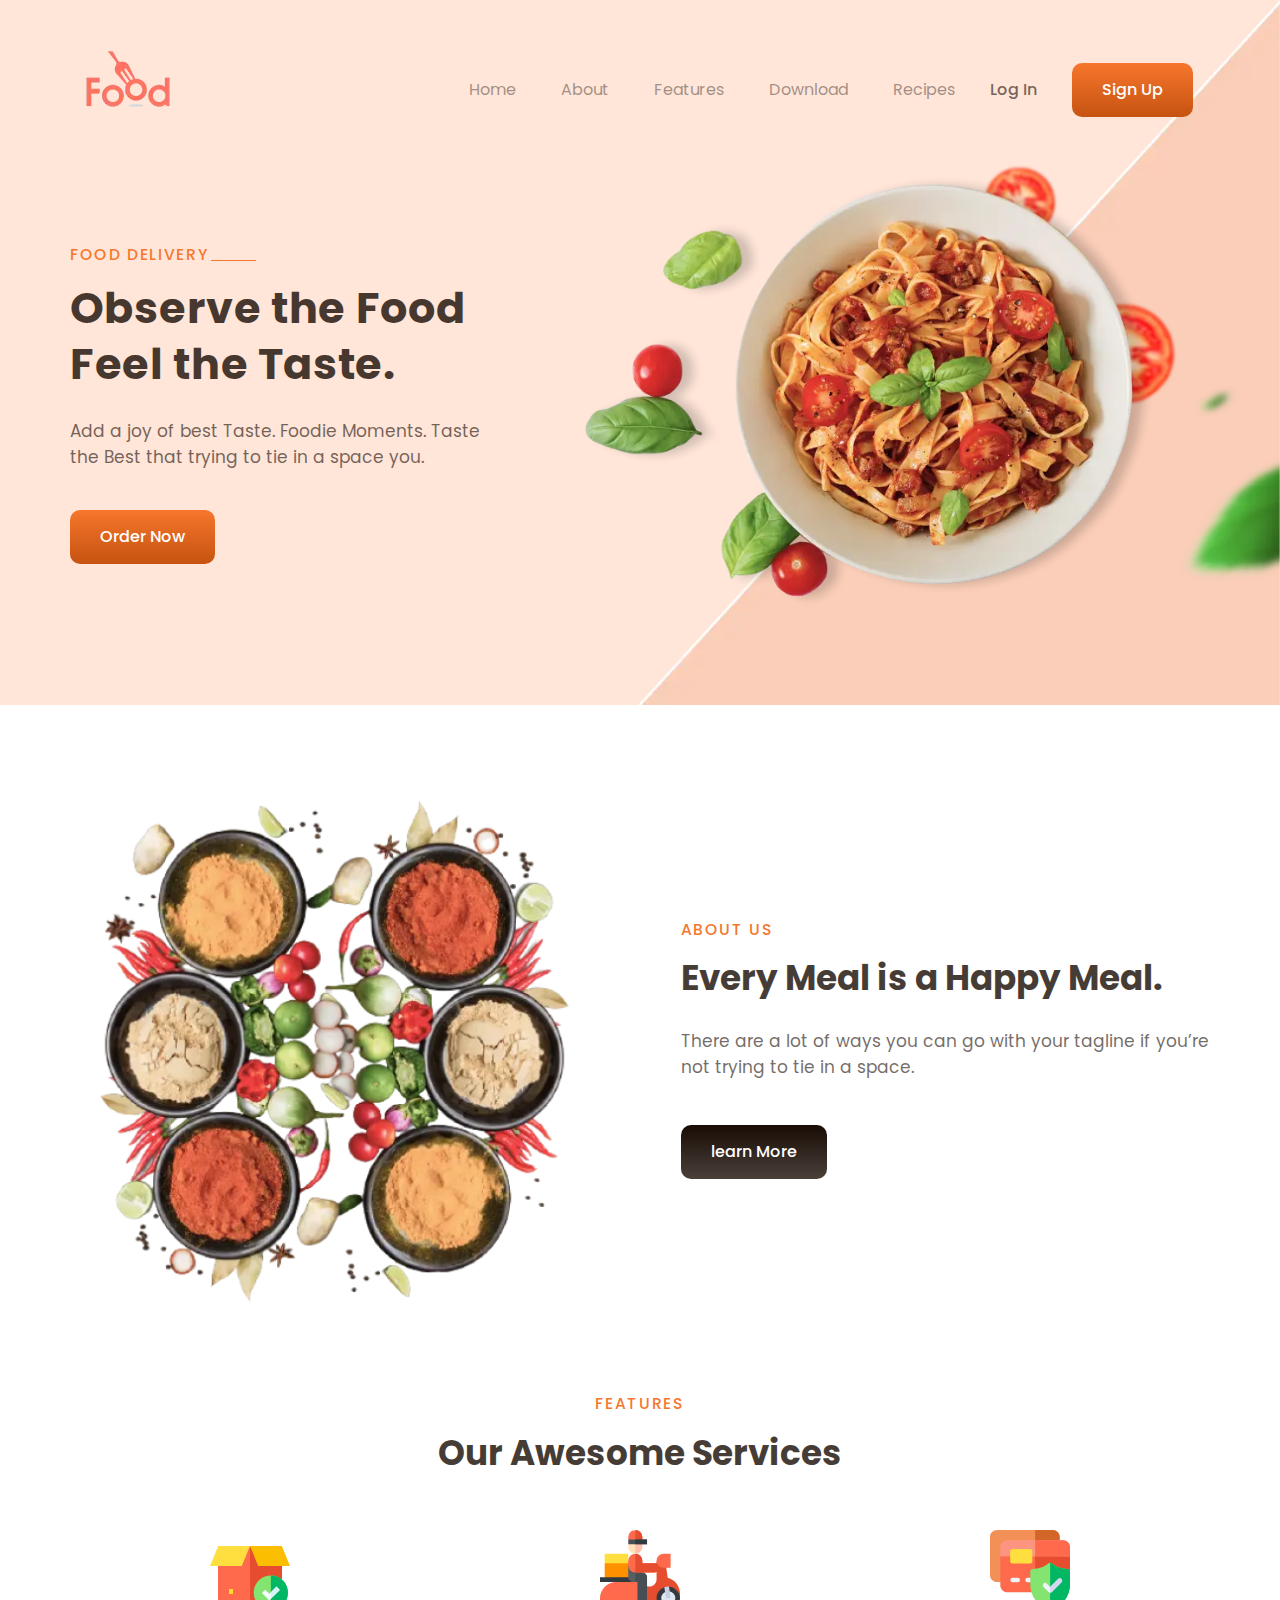
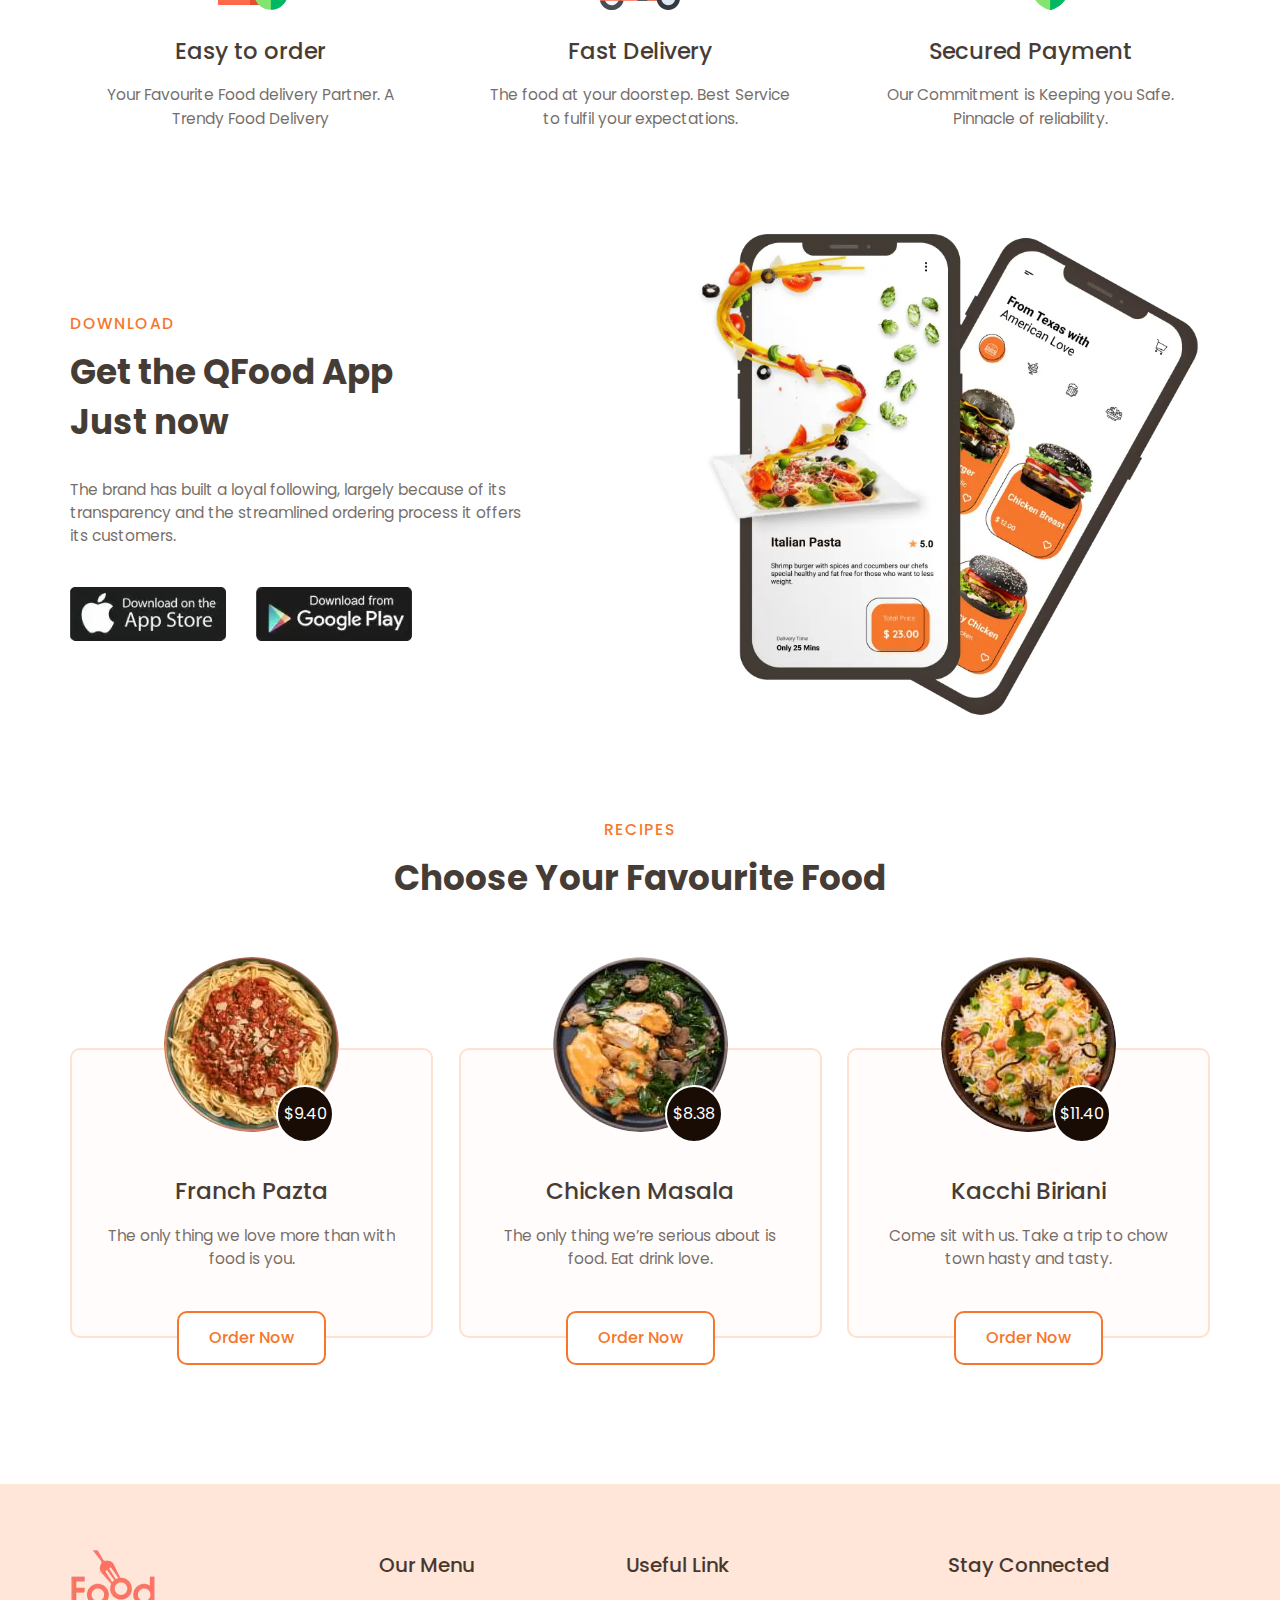
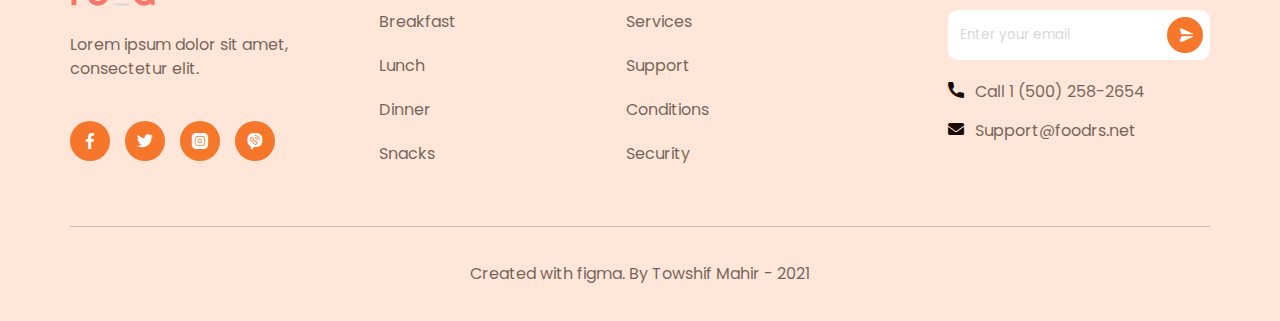
==== commit 99d6157c: "Add files via upload" ====
--- a/index.html
+++ b/index.html
@@ -8,7 +8,7 @@
 	</head> 	<body> 		<div class="wrapper">-			<header class="header"> +			<header class="header header_goto">  	<div class="header__container _container">       <a href="" class="header__logo">          <picture><source srcset="img/logo.webp" type="image/webp"><img src="img/logo.png" alt="logo"></picture>@@ -21,11 +21,11 @@
 			</button> 			<nav class="menu__body"> 				<ul class="menu__list">-					<li class="menu__item"><a href="" class="menu__link">Home</a></li>-               <li class="menu__item"><a href="" class="menu__link">About</a></li>-               <li class="menu__item"><a href="" class="menu__link">Features</a></li>-               <li class="menu__item"><a href="" class="menu__link">Download</a></li>-               <li class="menu__item"><a href="" class="menu__link">Recipes</a></li>+					<li class="menu__item"><a data-goto=".header_goto" href="#" class="menu__link">Home</a></li>+               <li class="menu__item"><a data-goto=".about_goto" href="#" class="menu__link">About</a></li>+               <li class="menu__item"><a data-goto=".features_goto" href="#" class="menu__link">Features</a></li>+               <li class="menu__item"><a data-goto=".download_goto" href="#" class="menu__link">Download</a></li>+               <li class="menu__item"><a data-goto=".recipes_goto" href="#" class="menu__link">Recipes</a></li> 				</ul> 			</nav> 		</div>@@ -37,21 +37,23 @@
  			<main class="page"> 				<section class="page__main-block main-block">-               <div class="main-block__container _container">-                  <div class="main-block__body">-                     <div class="main-block__category">Food Delivery</div>-                     <h1 class="main-block__title">Observe the Food Feel the Taste.</h1>-                     <div class="main-block__text">Add a joy of best Taste. Foodie Moments. Taste the Best that trying to tie in a space you.</div>-                     <a href="" class="main-block__button btn">Order Now</a>-                  </div>-               </div>-               <div class="main-block__image _ibg">+               <div class="main-block__content">+                  <div class="main-block__container _container">+                     <div class="main-block__body">+                        <div class="main-block__category">Food Delivery</div>+                        <h1 class="main-block__title">Observe the Food <br>  Feel the Taste.</h1>+                        <div class="main-block__text">Add a joy of best Taste. Foodie Moments. Taste the Best that trying to tie in a space you.</div>+                        <a href="" class="main-block__button btn">Order Now</a>+                     </div>+                  </div>+               </div>+               <div class="main-block__image">                   <picture><source srcset="img/main-block/cover.webp" type="image/webp"><img src="img/main-block/cover.png" alt="cover"></picture>                </div>             </section>-            <section class="page__about about">+            <section class="page__about about about_goto">                <div class="about__container _container">-                  <div class="about__image _ibg">+                  <div class="about__image">                      <picture><source srcset="img/about/01.webp" type="image/webp"><img src="img/about/01.png" alt="about"></picture>                   </div>                   <div class="about__content">@@ -65,7 +67,7 @@
                   </div>                </div>             </section>-            <section class="page__features features">+            <section class="page__features features features_goto">                <div class="features__container _container">                   <div class="features__header header-block">                      <div class="header-block__category">FEATURES</div>@@ -80,7 +82,7 @@
                            </div>                            <div class="item-features__content">                               <div class="item-features__title">Easy to order</div>-                              <div class="item-features__text">Your Favourite Food delivery Partner. <br> A Trendy Food Delivery</div>+                              <div class="item-features__text">Your Favourite Food delivery Partner. A Trendy Food Delivery</div>                            </div>                         </div>                      </div>@@ -109,7 +111,7 @@
                   </div>                </div>             </section>-            <section class="page__download download">+            <section class="page__download download download_goto">                <div class="download__container _container">                   <div class="download__content">                      <div class="download__header header-block">@@ -132,63 +134,57 @@
                   </div>                </div>             </section>-            <section class="page__recipes recipes">+            <section class="page__recipes recipes recipes_goto">                <div class="recipes__container _container">                   <div class="recipes__header header-block">                      <div class="header-block__category">RECIPES</div>                      <h2 class="header-block__title">Choose Your Favourite Food</h2>                   </div>-                  <div class="recipes__row">-                     <div class="recipes__columnn">-                        <div class="recipes__item item-recipes">-                           <div class="item-recipes__top">-                              <div class="item-recipes__labels">-                                 <div class="item-recipes__label item-recipes__label_price">$9.40</div>-                              </div>-                              <a href="" class="item-recipes__image _ibg">-                                 <picture><source srcset="img/recipes/01.webp" type="image/webp"><img src="img/recipes/01.jpg" alt="Franch Pazta"></picture>-                              </a>-                           </div>-                           <div class="item-recipes__content">-                              <div class="item-recipes__title">Franch Pazta</div>-                              <div class="item-recipes__text">The only thing we love more than with food is you.</div>-                           </div>-                           <a href="" class="item-recipes__button btn btn_w">Order Now</a>-                        </div>-                     </div>-                     <div class="recipes__columnn">-                        <div class="recipes__item item-recipes">-                           <div class="item-recipes__top">-                              <div class="item-recipes__labels">-                                 <div class="item-recipes__label item-recipes__label_price">$8.38</div>-                              </div>-                              <a href="" class="item-recipes__image _ibg">-                                 <picture><source srcset="img/recipes/02.webp" type="image/webp"><img src="img/recipes/02.jpg" alt="Chicken Masala"></picture>-                              </a>-                           </div>-                           <div class="item-recipes__content">-                              <div class="item-recipes__title">Chicken Masala</div>-                              <div class="item-recipes__text">The only thing we’re serious about is food. Eat drink love.</div>-                           </div>-                           <a href="" class="item-recipes__button btn btn_w">Order Now</a>-                        </div>-                     </div>-                     <div class="recipes__columnn">-                        <div class="recipes__item item-recipes">-                           <div class="item-recipes__top">-                              <div class="item-recipes__labels">-                                 <div class="item-recipes__label item-recipes__label_price">$11.40</div>-                              </div>-                              <a href="" class="item-recipes__image _ibg">-                                 <picture><source srcset="img/recipes/03.webp" type="image/webp"><img src="img/recipes/03.jpg" alt="Kacchi Biriani"></picture>-                              </a>-                           </div>-                           <div class="item-recipes__content">-                              <div class="item-recipes__title">Kacchi Biriani</div>-                              <div class="item-recipes__text">Come sit with us. Take a trip to chow town hasty and tasty.</div>-                           </div>-                           <a href="" class="item-recipes__button btn btn_w">Order Now</a>-                        </div>+                  <div class="recipes__items">+                     <div class="recipes__item">+                        <div class="recipes__top">+                           <a href="" class="recipes__image _ibg">+                              <picture><source srcset="img/recipes/01.webp" type="image/webp"><img src="img/recipes/01.jpg" alt="Franch Pazta"></picture>+                           </a>+                           <div class="recipes__label">$9.40</div>+                        </div>+                        <div class="recipes__content">+                           <a href="" class="recipes__link">+                              <h3 class="recipes__title">Franch Pazta</h3>+                           </a>+                           <div class="recipes__text">The only thing we love more than with food is you.</div>+                        </div>+                        <a href="" class="recipes__button btn btn_w">Order Now</a>+                     </div>+                     <div class="recipes__item">+                        <div class="recipes__top">+                           <a href="" class="recipes__image _ibg">+                              <picture><source srcset="img/recipes/02.webp" type="image/webp"><img src="img/recipes/02.jpg" alt="Chicken Masala"></picture>+                           </a>+                           <div class="recipes__label">$8.38</div>+                        </div>+                        <div class="recipes__content">+                           <a href="" class="recipes__link">+                              <h3 class="recipes__title">Chicken Masala</h3>+                           </a>+                           <div class="recipes__text">The only thing we’re serious about is food. Eat drink love.</div>+                        </div>+                        <a href="" class="recipes__button btn btn_w">Order Now</a>+                     </div>+                     <div class="recipes__item">+                        <div class="recipes__top">+                           <a href="" class="recipes__image _ibg">+                              <picture><source srcset="img/recipes/03.webp" type="image/webp"><img src="img/recipes/03.jpg" alt="Kacchi Biriani"></picture>+                           </a>+                           <div class="recipes__label">$11.40</div>+                        </div>+                        <div class="recipes__content">+                           <a href="" class="recipes__link">+                              <h3 class="recipes__title">Kacchi Biriani</h3>+                           </a>+                           <div class="recipes__text">Come sit with us. Take a trip to chow town hasty and tasty.</div>+                        </div>+                        <a href="" class="recipes__button btn btn_w">Order Now</a>                      </div>                   </div>                </div>@@ -232,7 +228,7 @@
             </div>                <div class="footer__contacts contacts-footer">                   <div class="contacts-footer__title _footer-title">Stay Connected</div>-                  <form data-message="subscribe" data-test action="#" class="contacts-footer__form">+                  <form action="#" class="contacts-footer__form">                      <input autocomplete="off" type="email" required name="form[]" placeholder="Enter your email" class="contacts-footer__input">                      <button type="submit" class="contacts-footer__button _icon-send"></button>                   </form>--- a/css/style.min.css
+++ b/css/style.min.css
@@ -1 +1 @@
-@charset "UTF-8";@import url(https://fonts.googleapis.com/css?family=Poppins:regular,500,700&display=swap);@import url(https://fonts.googleapis.com/css?family=Roboto:700&display=swap);@font-face{font-family:icons;font-display:swap;src:url(../fonts/icons.woff) format("woff"),url(../fonts/icons.woff2) format("woff2");font-weight:400;font-style:normal}@font-face{font-family:icons;src:url(fonts/icons.ttf?ykl9m7) format("truetype"),url(fonts/icons.woff?ykl9m7) format("woff"),url(fonts/icons.svg?ykl9m7#icons) format("svg");font-weight:400;font-style:normal;font-display:block}[class*=" _icon-"],[class^=_icon-]{font-family:icons!important;speak:never;font-style:normal;font-weight:400;font-variant:normal;text-transform:none;line-height:1;-webkit-font-smoothing:antialiased;-moz-osx-font-smoothing:grayscale}._icon-call:before{content:"\e900"}._icon-fb:before{content:"\e901"}._icon-icon:before{content:"\e902"}._icon-inst:before{content:"\e903"}._icon-mail:before{content:"\e904"}._icon-phone:before{content:"\e905"}._icon-send:before{content:"\e906"}._icon-twitter:before{content:"\e907"}*{padding:0;margin:0;border:0}*,:after,:before{-webkit-box-sizing:border-box;box-sizing:border-box}:active,:focus{outline:0}a:active,a:focus{outline:0}aside,footer,header,nav{display:block}body,html{height:100%;width:100%;font-size:100%;line-height:1;font-size:14px;-ms-text-size-adjust:100%;-moz-text-size-adjust:100%;-webkit-text-size-adjust:100%}button,input,textarea{font-family:inherit}input::-ms-clear{display:none}button{cursor:pointer}button::-moz-focus-inner{padding:0;border:0}a,a:visited{text-decoration:none}a:hover{text-decoration:none}ul li{list-style:none}img{vertical-align:top}h1,h2,h3,h4,h5,h6{font-size:inherit;font-weight:inherit}body{color:#190c05;font-family:Poppins;font-size:16px}body._lock{overflow:hidden}.wrapper{width:100%;min-height:100%;overflow:hidden;display:-webkit-box;display:-ms-flexbox;display:flex;-webkit-box-orient:vertical;-webkit-box-direction:normal;-ms-flex-direction:column;flex-direction:column}._container{max-width:1170px;margin:0 auto;padding:0 15px}.header{position:absolute;width:100%;left:0;top:0;z-index:50}.header__container{display:grid;min-height:129px;grid-template-columns:auto 1fr auto auto;gap:35px;-webkit-box-align:center;-ms-flex-align:center;align-items:center;-webkit-box-pack:center;-ms-flex-pack:center;justify-content:center}.header__logo{max-width:116px}.header__logo img{max-width:100%}.header__login{color:inherit;font-weight:500;line-height:1.5;opacity:.6;-webkit-transition:all .3s ease;-o-transition:all .3s ease;transition:all .3s ease}.menu{padding:5px 0;display:grid}.menu__list{display:-webkit-box;display:-ms-flexbox;display:flex;-ms-flex-wrap:wrap;flex-wrap:wrap;-webkit-box-align:center;-ms-flex-align:center;align-items:center;-webkit-box-pack:end;-ms-flex-pack:end;justify-content:flex-end}.menu__item{margin:0 10px 0 0}.menu__item:not(:last-child){margin:0 45px 0 0}.menu__link{line-height:1.5;color:#190c05;opacity:.4;position:relative;-webkit-transition:all .3s ease;-o-transition:all .3s ease;transition:all .3s ease}.icon-menu{display:none}.footer{background:#ffe6d9}.footer__body{border-bottom:1px solid rgba(25,12,5,.2);display:grid;grid-template-columns:234px 1fr 262px;padding-top:calc(30px + 48 * ((100vw - 320px)/ 1280));padding-bottom:calc(30px + 40 * ((100vw - 320px)/ 1280));-webkit-column-gap:calc(0px + 100 * ((100vw - 320px)/ 1280));-moz-column-gap:calc(0px + 100 * ((100vw - 320px)/ 1280));column-gap:calc(0px + 100 * ((100vw - 320px)/ 1280))}.footer__main{display:-webkit-box;display:-ms-flexbox;display:flex;-webkit-box-orient:vertical;-webkit-box-direction:normal;-ms-flex-direction:column;flex-direction:column;-webkit-box-align:start;-ms-flex-align:start;align-items:flex-start}.footer__logo{display:block;margin:0 0 5px -15px}.footer__text{line-height:150%;opacity:.6;margin:0 0 40px 0}.footer__bottom{display:grid;text-align:center;-webkit-box-pack:center;-ms-flex-pack:center;justify-content:center;-webkit-box-align:center;-ms-flex-align:center;align-items:center;padding:35px 0}.footer__copy{line-height:1.5;opacity:.6}.social{display:grid;grid-auto-flow:column;grid-template-columns:40px 40px 40px 40px;-webkit-column-gap:15px;-moz-column-gap:15px;column-gap:15px}.social__item{width:40px;height:40px;border-radius:50%;display:grid;-webkit-box-align:center;-ms-flex-align:center;align-items:center;justify-items:center;background-color:#f6762c;color:#fff;-webkit-transition:background-color .3s ease 0s;-o-transition:background-color .3s ease 0s;transition:background-color .3s ease 0s}.social__item:not(:last-child){margin:0 15px 0 0}._footer-title{font-weight:500;font-size:20px;line-height:1.5;opacity:.8}.menu-footer{display:grid}.menu-footer__column{display:grid;-webkit-box-align:end;-ms-flex-align:end;align-items:end}.menu-footer__title{all:unset;cursor:default;font-weight:500;font-size:20px;line-height:1.5;opacity:.8}.menu-footer__list li:not(:last-child){margin:0 0 20px 0}.menu-footer__link{font-size:16px;color:inherit;line-height:1.5;opacity:.6;-webkit-transition:color .3s ease 0s;-o-transition:color .3s ease 0s;transition:color .3s ease 0s}.contacts-footer__title{margin:0 0 30px 0}.contacts-footer__form{margin:0 0 20px 0;display:-webkit-box;display:-ms-flexbox;display:flex;position:relative;background:#fff;border-radius:10px;-webkit-box-pack:justify;-ms-flex-pack:justify;justify-content:space-between;-webkit-box-align:center;-ms-flex-align:center;align-items:center}.contacts-footer__button{-webkit-box-flex:0;-ms-flex:0 0 36px;flex:0 0 36px;height:36px;border-radius:50%;-webkit-box-pack:center;-ms-flex-pack:center;justify-content:center;-webkit-box-align:center;-ms-flex-align:center;align-items:center;background-color:#f6762c;color:#fff;-webkit-transition:background-color .3s ease 0s;-o-transition:background-color .3s ease 0s;transition:background-color .3s ease 0s;margin:0 7px 0 4px}.contacts-footer__input{width:100%;min-height:50px;padding:0 12px;line-height:1.5;opacity:.3}.contacts-footer__input:focus{color:#000}.contacts-footer__items{display:grid;gap:15px}.contacts-footer__item span{font-family:Poppins;font-size:16px;color:#190c05;line-height:1.5;opacity:.6;-webkit-transition:color .3s ease 0s;-o-transition:color .3s ease 0s;transition:color .3s ease 0s}.contacts-footer__item::before{margin:0 11px 0 0;color:#190c05}.contacts-footer__item:hover span,.contacts-footer__item:hover::before{color:#f6762c}._ibg{background-position:center;background-size:cover;background-repeat:no-repeat;position:relative}._ibg img{width:0;height:0;position:absolute;top:0;left:0;opacity:0;visibility:hidden}.page{-webkit-box-flex:1;-ms-flex:1 1 auto;flex:1 1 auto}.header-block__category{font-weight:500;line-height:1.5;letter-spacing:.105em;text-transform:uppercase;color:#f6762c;margin:0 0 13px 0}.header-block__title{font-weight:700;font-size:39px;line-height:145%;opacity:.8}.btn{display:-webkit-inline-box;display:-ms-inline-flexbox;display:inline-flex;-webkit-box-pack:center;-ms-flex-pack:center;justify-content:center;-webkit-box-align:center;-ms-flex-align:center;align-items:center;text-align:center;padding:0 30px;-webkit-transition:all .3s ease;-o-transition:all .3s ease;transition:all .3s ease;min-height:54px;background:-webkit-gradient(linear,left top,left bottom,from(#f6762c),to(#c65311));background:-o-linear-gradient(top,#f6762c 0,#c65311 100%);background:linear-gradient(180deg,#f6762c 0,#c65311 100%);border-radius:10px;font-weight:500;line-height:1.5;color:#fff}.btn._fw{width:100%}.btn_b{background:-webkit-gradient(linear,left top,left bottom,from(#190c05),to(rgba(25,12,5,.79)));background:-o-linear-gradient(top,#190c05 0,rgba(25,12,5,.79) 100%);background:linear-gradient(180deg,#190c05 0,rgba(25,12,5,.79) 100%)}.btn_w{color:#f6762c;background:#fff;border:2px solid #f6762c;background:#fff}.main-block{position:relative;background:#ffe6d9;margin:0 0 110px 0}.main-block__body{max-width:450px;padding:290px 0 186px 0;position:relative;z-index:2}.main-block__category{font-weight:500;line-height:1.5;letter-spacing:.105em;text-transform:uppercase;color:#f6762c;margin:0 0 17px 0;position:relative}.main-block__category::after{position:absolute;content:" ";border-bottom:1px solid;height:0;width:45px;left:145px;bottom:5px;z-index:60}.main-block__title{font-weight:700;font-size:49px;line-height:130%;letter-spacing:.015em;opacity:.8;margin:0 0 30px 0}.main-block__text{font-size:18px;line-height:150%;opacity:.6;margin:0 0 45px 0}.main-block__image{position:absolute;width:100%;height:100%;top:0;left:0;background-position:right}.about{margin:0 0 110px 0}.about__container{display:grid;grid-template-columns:1fr 1fr;gap:81px}.about__image{padding:0 0 95.84% 0}.about__content{padding:91px 0}.about__header{margin:0 0 25px 0}.about__text{font-size:18px;line-height:150%;opacity:.6;margin:0 0 45px 0}.features{margin:0 0 110px 0}.features__header{text-align:center;margin:0 0 60px 0}.features__row{display:grid;grid-template-columns:repeat(auto-fit,minmax(290px,1fr));gap:30px}.item-features{display:grid;-webkit-box-pack:center;-ms-flex-pack:center;justify-content:center;text-align:center;row-gap:25.2px}.item-features__icon{display:grid;min-height:80px;-ms-flex-line-pack:end;align-content:end;justify-self:center}.item-features__icon img{max-width:100%}.item-features__title{font-weight:500;font-size:25px;line-height:1.48;opacity:.8;margin:0 0 15px 0}.item-features__text{max-width:290px;line-height:150%;opacity:.6}.download{margin:0 0 110px 0}.download__container{display:grid;grid-template-columns:1fr 100%;gap:100px}.download__content{min-width:400px;-ms-flex-item-align:center;align-self:center}.download__header{margin:0 0 30px 0}.download__text{margin:0 0 40px 0;line-height:150%;opacity:.6}.download__buttons{display:grid;grid-auto-flow:column;-webkit-box-pack:start;-ms-flex-pack:start;justify-content:start;gap:30px}.download__button{display:-webkit-box;display:-ms-flexbox;display:flex;place-items:center}.download__image{-ms-flex-item-align:center;align-self:center}.download__image img{max-width:100%}.recipes{margin:0 0 56px 0}.recipes__header{text-align:center;margin:0 0 60px 0}.recipes__row{display:grid;grid-template-columns:repeat(auto-fit,minmax(360px,auto));gap:30px;grid-auto-rows:1fr}.recipes__columnn{margin:0 auto}.item-recipes{position:relative;display:grid;grid-auto-flow:row;grid-template:auto 1fr minmax(54px,auto)/1fr;-webkit-box-align:center;-ms-flex-align:center;align-items:center;justify-items:center}.item-recipes__top{display:grid;-webkit-box-pack:center;-ms-flex-pack:center;justify-content:center}.item-recipes__labels{display:-webkit-box;display:-ms-flexbox;display:flex;-webkit-box-orient:vertical;-webkit-box-direction:normal;-ms-flex-direction:column;flex-direction:column;position:absolute;right:92px;top:129px;z-index:2}.item-recipes__label{-webkit-box-flex:0;-ms-flex:0 0 58px;flex:0 0 58px;width:58px;border-radius:50%;display:-webkit-box;display:-ms-flexbox;display:flex;-webkit-box-pack:center;-ms-flex-pack:center;justify-content:center;-webkit-box-align:center;-ms-flex-align:center;align-items:center;color:#fff;background:#190c05;border:2px solid #fff}.item-recipes__label_oldprice{text-decoration:line-through;background:#ffe6d9;color:inherit}.item-recipes__image{overflow:hidden;border-radius:50%;width:175px;height:175px}.item-recipes__content{padding:124px 15px 69px;margin:-87.5px 0 0 0;text-align:center;background:rgba(246,118,44,.02);border:2px solid rgba(246,118,44,.2);border-radius:25px}.item-recipes__title{margin:0 0 15px 0;font-weight:500;font-size:25px;line-height:1.48;opacity:.8}.item-recipes__text{line-height:150%;opacity:.6}.item-recipes__button{justify-self:center;-ms-flex-item-align:start;align-self:start;margin:-27px 0 0 0}@media (min-width:767.98px){.header{padding:25px 0}.menu-footer{display:-webkit-box;display:-ms-flexbox;display:flex}.menu-footer__column{-webkit-box-flex:0;-ms-flex:0 1 50%;flex:0 1 50%}.menu-footer__title{margin:0 0 30px 0}.item-recipes__text{max-width:300px}}@media (min-width:779px){.item-recipes__content{justify-self:end;-ms-flex-item-align:end;align-self:end}}@media (min-width:991.98px){.header__button{margin:0 17px 0 0}}@media (max-width:1490px){.download__container{gap:50px}}@media (max-width:1400px){.download__container{grid-template-columns:1fr auto}}@media (max-width:1360px){.main-block__text{opacity:1;color:#080402}}@media (max-width:1182px){.footer__body{grid-template-rows:auto auto;grid-template-columns:1fr 262px}.footer__main{grid-column:span 2;margin-bottom:calc(30px + 10 * ((100vw - 320px)/ 1280))}}@media (max-width:1031px){.main-block__image{opacity:.5}}@media (max-width:991.98px){.header__container{gap:20px}.menu__list{-webkit-box-pack:center;-ms-flex-pack:center;justify-content:center}.menu__item{margin:0}.menu__item:not(:last-child){margin:0 25px 0 0}.footer__body{display:block}.header-block__title{font-size:30px}.main-block{margin:0}.about{margin:0 0 60px 0}.about__container{grid-template-columns:1fr;gap:0}.about__container .about__image{-webkit-box-ordinal-group:3;-ms-flex-order:2;order:2}.about__container .about__content{-webkit-box-ordinal-group:2;-ms-flex-order:1;order:1}.features__header{margin:0 0 30px 0}.download{margin:0 0 60px 0}}@media (max-width:959px){.features{margin:0 0 60px 0}}@media (max-width:880px){.main-block__title{font-size:35px}.main-block__image{background-position:left calc(100% + 10vw) top 0}}@media (max-width:779px){.recipes__header{margin:0}.recipes__row{display:block;width:100%}.item-recipes{display:block}.item-recipes__labels{position:relative;top:186px;left:110px}}@media (max-width:767.98px){.header__container{min-height:83px;grid-template-columns:1fr 1fr 1fr 1fr;-webkit-column-gap:0;-moz-column-gap:0;column-gap:0}.header__container .header__logo{-webkit-box-ordinal-group:2;-ms-flex-order:1;order:1}.header__container .header__menu{justify-self:end;-webkit-box-ordinal-group:5;-ms-flex-order:4;order:4}.header__container .header__login{-webkit-box-ordinal-group:3;-ms-flex-order:2;order:2}.header__container .header__button{-webkit-box-ordinal-group:4;-ms-flex-order:3;order:3}.header__login{margin:0 auto;z-index:-1}.header__button{padding:0 15px;min-height:40px}.menu__body{-webkit-transform:translate(-100%,0);-ms-transform:translate(-100%,0);transform:translate(-100%,0);-webkit-transition:-webkit-transform .8s ease 0s;transition:-webkit-transform .8s ease 0s;-o-transition:transform .8s ease 0s;transition:transform .8s ease 0s;transition:transform .8s ease 0s,-webkit-transform .8s ease 0s;position:fixed;width:100%;height:100%;top:0;left:0;overflow:auto;padding:120px 0 30px 0;background-color:#f7f4f4}.menu__body._active{-webkit-transform:translate(0,0);-ms-transform:translate(0,0);transform:translate(0,0)}.menu__list{display:grid;grid-auto-flow:row;row-gap:40px;text-align:center}.menu__link{font-size:40px;color:#160b05}.icon-menu{display:block;background-color:inherit;position:relative;top:0;left:0;width:30px;height:18px;cursor:pointer;z-index:5}.icon-menu span{-webkit-transition:all .3s ease 0s;-o-transition:all .3s ease 0s;transition:all .3s ease 0s;position:absolute;top:calc(50% - 1px);left:0;width:100%;height:2px;background-color:#190c05}.icon-menu span:first-child{top:0}.icon-menu span:last-child{top:auto;bottom:0}.icon-menu._active span{-webkit-transform:scale(0);-ms-transform:scale(0);transform:scale(0)}.icon-menu._active span:first-child{-webkit-transform:rotate(-45deg);-ms-transform:rotate(-45deg);transform:rotate(-45deg);top:calc(50% - 1px)}.icon-menu._active span:last-child{-webkit-transform:rotate(45deg);-ms-transform:rotate(45deg);transform:rotate(45deg);bottom:calc(50% - 1px)}.menu-footer__title{margin:0 0 10px 0;position:relative}.menu-footer__title:after,.menu-footer__title:before{content:"";width:10px;height:3px;background-color:#190c05;position:absolute;top:10px;right:0;-webkit-transition:-webkit-transform .3s ease 0s;transition:-webkit-transform .3s ease 0s;-o-transition:transform .3s ease 0s;transition:transform .3s ease 0s;transition:transform .3s ease 0s,-webkit-transform .3s ease 0s}.menu-footer__title:before{-webkit-transform:rotate(40deg);-ms-transform:rotate(40deg);transform:rotate(40deg);right:0}.menu-footer__title:after{-webkit-transform:rotate(-40deg);-ms-transform:rotate(-40deg);transform:rotate(-40deg);right:6px}.menu-footer__title._active:before{-webkit-transform:rotate(-40deg);-ms-transform:rotate(-40deg);transform:rotate(-40deg)}.menu-footer__title._active:after{-webkit-transform:rotate(40deg);-ms-transform:rotate(40deg);transform:rotate(40deg)}.menu-footer__list{margin:0 0 20px 0}._hidden{display:none}.header-block__title{font-size:25px}.btn{width:100%}.main-block__body{max-width:none}.main-block__body{padding:170px 0 100px 0}.main-block__title{opacity:1}.main-block__title{margin:0 0 20px 0}.main-block__text{margin:0 0 25px 0}.main-block__image{background-position:left calc(100% + 20vw) top 0}.about__content{padding:45px 0}.item-features__icon{width:60px;min-height:60px}.item-features__title{font-size:20px}.download__container{display:block;text-align:center}.download__content{min-width:100%;margin:0 auto 20px}.download__buttons{-webkit-box-pack:center;-ms-flex-pack:center;justify-content:center}.download__image img{display:none}.item-recipes__title{font-size:20px}}@media (max-width:639px){.header-block__title{font-size:20px}.features__header{margin:0 0 20px 0}}@media (max-width:583px){.main-block__image{opacity:.3;background-position:left calc(100% + 30vw) top 0}}@media (max-width:487px){.main-block__title{font-size:25px}}@media (max-width:480px){.main-block__image{min-height:554px;background-position:left calc(100% + 40vw) top 0}}@media (max-width:479.98px){.header__button{padding:0}.item-features__title{font-size:16px}.item-features__text{font-size:14px}}@media (max-width:375px){.download__buttons{grid-auto-flow:row}}@media (any-hover:hover){.header__login:hover{color:#f6762c}.menu__link:hover{color:#f6762c}.menu__link:hover::before{content:"";position:absolute;top:4px;left:-20px;width:100%;height:100%;background:url(../img/active.svg) no-repeat;z-index:2}.social__item:hover{background-color:#a57151}.menu-footer__link:hover{color:#f6762c}.contacts-footer__button:hover{background-color:#a57151}.btn:hover{color:#f6762c;background:#fff}.btn_b:hover{color:#fff;background:-webkit-gradient(linear,left top,left bottom,from(#f6762c),to(#c65311));background:-o-linear-gradient(top,#f6762c 0,#c65311 100%);background:linear-gradient(180deg,#f6762c 0,#c65311 100%)}.btn_w:hover{color:#fff;background:-webkit-gradient(linear,left top,left bottom,from(#f6762c),to(#c65311));background:-o-linear-gradient(top,#f6762c 0,#c65311 100%);background:linear-gradient(180deg,#f6762c 0,#c65311 100%)}}+@charset "UTF-8";@import url(https://fonts.googleapis.com/css?family=Poppins:regular,500,700&display=swap);@import url(https://fonts.googleapis.com/css?family=Roboto:700&display=swap);@font-face{font-family:icons;font-display:swap;src:url(../fonts/icons.woff) format("woff"),url(../fonts/icons.woff2) format("woff2");font-weight:400;font-style:normal}@font-face{font-family:icons;src:url(fonts/icons.ttf?ykl9m7) format("truetype"),url(fonts/icons.woff?ykl9m7) format("woff"),url(fonts/icons.svg?ykl9m7#icons) format("svg");font-weight:400;font-style:normal;font-display:block}[class*=" _icon-"],[class^=_icon-]{font-family:icons!important;speak:never;font-style:normal;font-weight:400;font-variant:normal;text-transform:none;line-height:1;-webkit-font-smoothing:antialiased;-moz-osx-font-smoothing:grayscale}._icon-call:before{content:"\e900"}._icon-fb:before{content:"\e901"}._icon-icon:before{content:"\e902"}._icon-inst:before{content:"\e903"}._icon-mail:before{content:"\e904"}._icon-phone:before{content:"\e905"}._icon-send:before{content:"\e906"}._icon-twitter:before{content:"\e907"}*{padding:0;margin:0;border:0}*,:after,:before{-webkit-box-sizing:border-box;box-sizing:border-box}:active,:focus{outline:0}a:active,a:focus{outline:0}aside,footer,header,nav{display:block}body,html{height:100%;width:100%;font-size:100%;line-height:1;font-size:14px;-ms-text-size-adjust:100%;-moz-text-size-adjust:100%;-webkit-text-size-adjust:100%}button,input,textarea{font-family:inherit}input::-ms-clear{display:none}button{cursor:pointer}button::-moz-focus-inner{padding:0;border:0}a,a:visited{text-decoration:none}a:hover{text-decoration:none}ul li{list-style:none}img{vertical-align:top}h1,h2,h3,h4,h5,h6{font-size:inherit;font-weight:inherit}body{color:#190c05;font-family:Poppins;font-size:16px}body._lock{overflow:hidden}.wrapper{width:100%;min-height:100%;overflow:hidden;display:-webkit-box;display:-ms-flexbox;display:flex;-webkit-box-orient:vertical;-webkit-box-direction:normal;-ms-flex-direction:column;flex-direction:column}._container{max-width:1170px;margin:0 auto;padding:0 15px}.header{position:absolute;width:100%;left:0;top:0;z-index:50}.header__container{display:grid;min-height:129px;grid-template-columns:auto 1fr auto auto;gap:35px;-webkit-box-align:center;-ms-flex-align:center;align-items:center;-webkit-box-pack:center;-ms-flex-pack:center;justify-content:center}.header__logo{max-width:116px}.header__logo img{max-width:100%}.header__login{color:inherit;font-weight:500;line-height:1.5;opacity:.6;-webkit-transition:all .3s ease;-o-transition:all .3s ease;transition:all .3s ease}.menu{padding:5px 0;display:grid}.menu__list{display:-webkit-box;display:-ms-flexbox;display:flex;-ms-flex-wrap:wrap;flex-wrap:wrap;-webkit-box-pack:end;-ms-flex-pack:end;justify-content:flex-end}.menu__link{line-height:1.5;color:#190c05;opacity:.4;position:relative;-webkit-transition:all .3s ease;-o-transition:all .3s ease;transition:all .3s ease}.icon-menu{display:none}.footer{background:#ffe6d9}.footer__body{border-bottom:1px solid rgba(25,12,5,.2);display:grid;grid-template-columns:234px 1fr 262px;padding-top:calc(30px + 48 * ((100vw - 320px)/ 1280));padding-bottom:calc(30px + 40 * ((100vw - 320px)/ 1280));-webkit-column-gap:calc(0px + 100 * ((100vw - 320px)/ 1280));-moz-column-gap:calc(0px + 100 * ((100vw - 320px)/ 1280));column-gap:calc(0px + 100 * ((100vw - 320px)/ 1280))}.footer__main{display:-webkit-box;display:-ms-flexbox;display:flex;-webkit-box-orient:vertical;-webkit-box-direction:normal;-ms-flex-direction:column;flex-direction:column;-webkit-box-align:start;-ms-flex-align:start;align-items:flex-start}.footer__logo{display:block;margin:0 0 5px -15px}.footer__text{line-height:150%;opacity:.6;margin:0 0 40px 0}.footer__bottom{display:grid;text-align:center;-webkit-box-pack:center;-ms-flex-pack:center;justify-content:center;-webkit-box-align:center;-ms-flex-align:center;align-items:center;padding:35px 0}.footer__copy{line-height:1.5;opacity:.6}.social{display:grid;grid-auto-flow:column;grid-template-columns:40px 40px 40px 40px;-webkit-column-gap:15px;-moz-column-gap:15px;column-gap:15px}.social__item{width:40px;height:40px;border-radius:50%;display:grid;-webkit-box-align:center;-ms-flex-align:center;align-items:center;justify-items:center;background-color:#f6762c;color:#fff;-webkit-transition:background-color .3s ease 0s;-o-transition:background-color .3s ease 0s;transition:background-color .3s ease 0s}.social__item:not(:last-child){margin:0 15px 0 0}._footer-title{font-weight:500;font-size:20px;line-height:1.5;opacity:.8}.menu-footer{display:grid}.menu-footer__column{display:grid;-webkit-box-align:end;-ms-flex-align:end;align-items:end}.menu-footer__title{all:unset;cursor:default;font-weight:500;font-size:20px;line-height:1.5;opacity:.8}.menu-footer__list li:not(:last-child){margin:0 0 20px 0}.menu-footer__link{font-size:16px;color:inherit;line-height:1.5;opacity:.6;-webkit-transition:color .3s ease 0s;-o-transition:color .3s ease 0s;transition:color .3s ease 0s}.contacts-footer__title{margin:0 0 30px 0}.contacts-footer__form{overflow:hidden;margin:0 0 20px 0;display:-webkit-box;display:-ms-flexbox;display:flex;position:relative;background:#fff;border-radius:10px;-webkit-box-pack:justify;-ms-flex-pack:justify;justify-content:space-between;-webkit-box-align:center;-ms-flex-align:center;align-items:center}.contacts-footer__button{-webkit-box-flex:0;-ms-flex:0 0 36px;flex:0 0 36px;height:36px;border-radius:50%;-webkit-box-pack:center;-ms-flex-pack:center;justify-content:center;-webkit-box-align:center;-ms-flex-align:center;align-items:center;background-color:#f6762c;color:#fff;-webkit-transition:background-color .3s ease 0s;-o-transition:background-color .3s ease 0s;transition:background-color .3s ease 0s;margin:0 7px;position:relative}.contacts-footer__button::before{position:absolute;top:12px;left:13px}.contacts-footer__input{width:100%;min-height:50px;padding:0 12px;line-height:1.5;opacity:.3}.contacts-footer__input::-webkit-input-placeholder{opacity:1}.contacts-footer__input::-moz-placeholder{opacity:1}.contacts-footer__input:-ms-input-placeholder{opacity:1}.contacts-footer__input::-ms-input-placeholder{opacity:1}.contacts-footer__input::placeholder{opacity:1}.contacts-footer__input:focus{opacity:1}.contacts-footer__input:focus::-webkit-input-placeholder{opacity:0}.contacts-footer__input:focus::-moz-placeholder{opacity:0}.contacts-footer__input:focus:-ms-input-placeholder{opacity:0}.contacts-footer__input:focus::-ms-input-placeholder{opacity:0}.contacts-footer__input:focus::placeholder{opacity:0}.contacts-footer__items{display:grid;gap:15px}.contacts-footer__item span{font-family:Poppins;font-size:16px;color:#190c05;line-height:1.5;opacity:.6;-webkit-transition:color .3s ease 0s;-o-transition:color .3s ease 0s;transition:color .3s ease 0s}.contacts-footer__item::before{margin:0 11px 0 0;color:#190c05}._ibg{background-position:center;background-size:cover;background-repeat:no-repeat;position:relative}._ibg img{width:0;height:0;position:absolute;top:0;left:0;opacity:0;visibility:hidden}.page{-webkit-box-flex:1;-ms-flex:1 1 auto;flex:1 1 auto}.header-block__category{font-size:calc(14px + 2 * ((100vw - 320px)/ 1280));font-weight:500;line-height:1.5;letter-spacing:.105em;text-transform:uppercase;color:#f6762c;margin:0 0 13px 0}.header-block__title{font-weight:700;font-size:calc(20px + 19 * ((100vw - 320px)/ 1280));line-height:145%;opacity:.8}.btn{display:-webkit-inline-box;display:-ms-inline-flexbox;display:inline-flex;-webkit-box-pack:center;-ms-flex-pack:center;justify-content:center;-webkit-box-align:center;-ms-flex-align:center;align-items:center;text-align:center;padding:0 30px;-webkit-transition:all .3s ease;-o-transition:all .3s ease;transition:all .3s ease;min-height:54px;background:-webkit-gradient(linear,left top,left bottom,from(#f6762c),to(#c65311));background:-o-linear-gradient(top,#f6762c 0,#c65311 100%);background:linear-gradient(180deg,#f6762c 0,#c65311 100%);border-radius:10px;font-weight:500;line-height:1.5;color:#fff}.btn_b{background:-webkit-gradient(linear,left top,left bottom,from(#190c05),to(rgba(25,12,5,.79)));background:-o-linear-gradient(top,#190c05 0,rgba(25,12,5,.79) 100%);background:linear-gradient(180deg,#190c05 0,rgba(25,12,5,.79) 100%)}.btn_w{color:#f6762c;background:#fff;border:2px solid #f6762c;background:#fff}.main-block{background:#ffe6d9;margin-bottom:calc(30px + 80 * ((100vw - 320px)/ 1280))}.main-block__content{-webkit-box-flex:0;-ms-flex:0 0 100%;flex:0 0 100%;display:-webkit-box;display:-ms-flexbox;display:flex;z-index:2}.main-block__container{width:100%;display:-webkit-box;display:-ms-flexbox;display:flex;-webkit-box-align:center;-ms-flex-align:center;align-items:center}.main-block__body{padding-top:calc(100px + 190 * ((100vw - 320px)/ 1280));padding-bottom:calc(5px + 181 * ((100vw - 320px)/ 1280));width:100%}.main-block__category{font-size:calc(14px + 2 * ((100vw - 320px)/ 1280));font-weight:500;line-height:1.5;letter-spacing:.105em;text-transform:uppercase;color:#f6762c;margin-bottom:calc(10px + 7 * ((100vw - 320px)/ 1280));position:relative}.main-block__category::after{position:absolute;content:" ";border-bottom:1px solid;height:0;width:45px;left:calc(130px + 15 * ((100vw - 320px)/ 1280));bottom:5px}.main-block__title{font-size:calc(25px + 24 * ((100vw - 320px)/ 1280));font-weight:700;line-height:130%;letter-spacing:.015em;opacity:.8;margin-bottom:calc(15px + 15 * ((100vw - 320px)/ 1280))}.main-block__text{max-width:432px;font-size:calc(14px + 4 * ((100vw - 320px)/ 1280));line-height:150%;opacity:.6;margin-bottom:calc(25px + 20 * ((100vw - 320px)/ 1280))}.main-block__image{z-index:2}.main-block__image img{max-width:100%}.about{margin-bottom:calc(30px + 80 * ((100vw - 320px)/ 1280))}.about__container{display:grid;grid-template-columns:1fr 1fr;-webkit-box-align:center;-ms-flex-align:center;align-items:center;gap:81px}.about__image{text-align:center}.about__image img{max-width:100%}.about__header{margin:0 0 25px 0}.about__text{font-size:calc(14px + 4 * ((100vw - 320px)/ 1280));line-height:150%;opacity:.6;margin:0 0 45px 0}.features{margin-bottom:calc(40px + 70 * ((100vw - 320px)/ 1280))}.features__header{text-align:center;margin-bottom:calc(25px + 35 * ((100vw - 320px)/ 1280))}.features__row{display:grid;grid-template-columns:repeat(auto-fit,minmax(290px,1fr));gap:30px}.item-features{display:grid;-webkit-box-pack:center;-ms-flex-pack:center;justify-content:center;text-align:center;row-gap:25.2px}.item-features__icon{display:grid;min-height:80px;-ms-flex-line-pack:end;align-content:end;justify-self:center}.item-features__icon img{max-width:100%}.item-features__title{font-weight:500;font-size:calc(16px + 9 * ((100vw - 320px)/ 1280));line-height:1.48;opacity:.8;margin:0 0 15px 0}.item-features__text{padding:0 5px 5px 5px;max-width:310px;line-height:150%;opacity:.6;font-size:calc(14px + 2 * ((100vw - 320px)/ 1280))}.download{margin-bottom:calc(40px + 70 * ((100vw - 320px)/ 1280))}.download__container{display:grid;grid-template-columns:1fr 1fr}.download__header{margin:0 0 30px 0}.download__text{font-size:calc(14px + 2 * ((100vw - 320px)/ 1280));margin:0 0 40px 0;line-height:150%;opacity:.6}.download__buttons{display:grid;grid-auto-flow:column;-webkit-box-pack:start;-ms-flex-pack:start;justify-content:start;gap:30px}.download__button{display:-webkit-box;display:-ms-flexbox;display:flex;place-items:center}.download__image{-ms-flex-item-align:center;align-self:center}.download__image img{max-width:100%}.recipes{margin-bottom:calc(30px + 80 * ((100vw - 320px)/ 1280))}.recipes__header{text-align:center;margin-bottom:calc(30px + 31 * ((100vw - 320px)/ 1280))}.recipes__items{text-align:center}.recipes__item{display:grid;grid-auto-flow:row;grid-template:auto 1fr minmax(40px,auto)/1fr}.recipes__top{display:grid;margin:0 0 30px 0;justify-self:center}.recipes__image{overflow:hidden;border-radius:50%;width:175px;height:175px}.recipes__label{z-index:2;display:grid;width:58px;height:58px;border-radius:50%;-webkit-box-pack:center;-ms-flex-pack:center;justify-content:center;-webkit-box-align:center;-ms-flex-align:center;align-items:center;color:#fff;background-color:#190c05;border:2px solid #fff;margin:-47px 0 0 112px}.recipes__content{background:rgba(246,118,44,.02);border:2px solid rgba(246,118,44,.2);border-radius:10px;margin:-125px 0 0 0;padding:124px 5px 56px 5px;padding-left:calc(5px + 25 * ((100vw - 320px)/ 1280));padding-right:calc(5px + 25 * ((100vw - 320px)/ 1280))}.recipes__link{display:inline-block;color:inherit;font-size:calc(18px + 7 * ((100vw - 320px)/ 1280));font-weight:500;line-height:1.48;opacity:.8}.recipes__title{margin:0 0 15px 0}.recipes__text{font-size:calc(14px + 2 * ((100vw - 320px)/ 1280));line-height:1.5;opacity:.6;margin:0 0 10px 0}.recipes__button{justify-self:center;-ms-flex-item-align:center;align-self:center;margin:-40.5px 0 0 0}@media (min-width:767.98px){.header{padding:25px 0}.menu__item:not(:first-child){margin:0 0 0 45px}.menu-footer{display:-webkit-box;display:-ms-flexbox;display:flex}.menu-footer__column{-webkit-box-flex:0;-ms-flex:0 1 50%;flex:0 1 50%}.menu-footer__title{margin:0 0 30px 0}.main-block{display:-webkit-box;display:-ms-flexbox;display:flex}.main-block__body{width:44%}.main-block__image{position:relative;top:40px;-webkit-box-flex:0;-ms-flex:0 0 calc((100vw - 30px) * .56 + 15px);flex:0 0 calc((100vw - 30px) * .56 + 15px);padding:0 0 35.5% 0;-ms-flex-item-align:center;align-self:center;-webkit-transform:translate(-100%,0);-ms-transform:translate(-100%,0);transform:translate(-100%,0)}.main-block__image img{position:absolute;width:100%;height:100%;top:0;left:0;-o-object-fit:cover;object-fit:cover}.download__content{max-width:460px;-ms-flex-item-align:center;align-self:center}.download__header{max-width:calc(200px + 180 * ((100vw - 320px)/ 1280))}.recipes__items{display:grid;gap:calc(12px + 18 * ((100vw - 320px)/ 1280));grid-template-columns:repeat(auto-fit,minmax(360px,1fr))}}@media (min-width:991.98px){.header__button{margin:0 17px 0 0}.main-block{position:relative}.main-block::after{content:" ";position:absolute;width:100%;height:100%;top:0;left:0;background:url(../img/main-block/bg.jpg) top right/auto 100% no-repeat}}@media (min-width:1170px){.main-block__image{-webkit-box-flex:0;-ms-flex:0 0 calc(50vw - -.06 * (1170px - 30px));flex:0 0 calc(50vw - -.06 * (1170px - 30px))}}@media (max-width:1182px){.footer__body{grid-template-rows:auto auto;grid-template-columns:1fr 262px}.footer__main{grid-column:span 2;margin-bottom:calc(30px + 10 * ((100vw - 320px)/ 1280))}}@media (max-width:1169px){.recipes__item:last-child{grid-column:span 2}}@media (max-width:991.98px){.header__container{gap:20px}.footer__body{display:block}}@media (max-width:959px){.features__columnn:last-child{grid-column:span 2}.item-features__text{max-width:none}}@media (max-width:767.98px){.header__container{min-height:83px;grid-template-columns:1fr 1fr 1fr 1fr;-webkit-column-gap:0;-moz-column-gap:0;column-gap:0}.header__container .header__logo{-webkit-box-ordinal-group:2;-ms-flex-order:1;order:1}.header__container .header__menu{justify-self:end;-webkit-box-ordinal-group:5;-ms-flex-order:4;order:4}.header__container .header__login{-webkit-box-ordinal-group:3;-ms-flex-order:2;order:2}.header__container .header__button{-webkit-box-ordinal-group:4;-ms-flex-order:3;order:3}.header__login{margin:0 auto;z-index:-1}.header__button{padding:0 15px;min-height:40px}.menu__body{-webkit-transform:translate(-100%,0);-ms-transform:translate(-100%,0);transform:translate(-100%,0);-webkit-transition:-webkit-transform .8s ease 0s;transition:-webkit-transform .8s ease 0s;-o-transition:transform .8s ease 0s;transition:transform .8s ease 0s;transition:transform .8s ease 0s,-webkit-transform .8s ease 0s;position:fixed;width:100%;height:100%;top:0;left:0;overflow:auto;padding:120px 0 30px 0;background-color:#f7f4f4}.menu__body._active{-webkit-transform:translate(0,0);-ms-transform:translate(0,0);transform:translate(0,0)}.menu__list{display:grid;grid-auto-flow:row;row-gap:40px;-webkit-box-pack:center;-ms-flex-pack:center;justify-content:center;text-align:center}.menu__link{font-size:40px;color:#160b05}.icon-menu{display:block;background-color:inherit;position:relative;top:0;left:0;width:30px;height:18px;cursor:pointer;z-index:5}.icon-menu span{-webkit-transition:all .3s ease 0s;-o-transition:all .3s ease 0s;transition:all .3s ease 0s;position:absolute;top:calc(50% - 1px);left:0;width:100%;height:2px;background-color:#190c05}.icon-menu span:first-child{top:0}.icon-menu span:last-child{top:auto;bottom:0}.icon-menu._active span{-webkit-transform:scale(0);-ms-transform:scale(0);transform:scale(0)}.icon-menu._active span:first-child{-webkit-transform:rotate(-45deg);-ms-transform:rotate(-45deg);transform:rotate(-45deg);top:calc(50% - 1px)}.icon-menu._active span:last-child{-webkit-transform:rotate(45deg);-ms-transform:rotate(45deg);transform:rotate(45deg);bottom:calc(50% - 1px)}.menu-footer__title{margin:0 0 10px 0;position:relative}.menu-footer__title:after,.menu-footer__title:before{content:"";width:10px;height:3px;background-color:#190c05;position:absolute;top:10px;right:0;-webkit-transition:-webkit-transform .3s ease 0s;transition:-webkit-transform .3s ease 0s;-o-transition:transform .3s ease 0s;transition:transform .3s ease 0s;transition:transform .3s ease 0s,-webkit-transform .3s ease 0s}.menu-footer__title:before{-webkit-transform:rotate(40deg);-ms-transform:rotate(40deg);transform:rotate(40deg);right:0}.menu-footer__title:after{-webkit-transform:rotate(-40deg);-ms-transform:rotate(-40deg);transform:rotate(-40deg);right:6px}.menu-footer__title._active:before{-webkit-transform:rotate(-40deg);-ms-transform:rotate(-40deg);transform:rotate(-40deg)}.menu-footer__title._active:after{-webkit-transform:rotate(40deg);-ms-transform:rotate(40deg);transform:rotate(40deg)}.menu-footer__list{margin:0 0 20px 0}._hidden{display:none}.btn{width:100%}.btn_w{width:inherit}.main-block__text{max-width:100%}.about__container{grid-template-columns:1fr;gap:20px;text-align:center}.about__container .about__image{-webkit-box-ordinal-group:3;-ms-flex-order:2;order:2}.about__container .about__content{-webkit-box-ordinal-group:2;-ms-flex-order:1;order:1}.features__row{margin:0 -15px;display:block}.features__row>:not(:last-child){margin:0 0 20px 0}.item-features__icon{width:60px;min-height:60px}.download__container{display:block;text-align:center}.download__content{min-width:100%;margin:0 auto 20px}.download__buttons{-webkit-box-pack:center;-ms-flex-pack:center;justify-content:center}.download__image img{display:none}.recipes__items>:not(:last-child){margin:0 0 20px 0}}@media (max-width:479.98px){.header__button{padding:0;min-height:35px}}@media (max-width:375px){.download__buttons{grid-auto-flow:row}}@media (any-hover:hover){.header__login:hover{color:#f6762c}.menu__link:hover{color:#f6762c}.menu__link:hover::before{content:"";position:absolute;top:6px;left:-20px;width:100%;height:100%;background:url(../img/active.svg) no-repeat;z-index:2}.social__item:hover{background-color:#a57151}.menu-footer__link:hover{color:#f6762c}.contacts-footer__button:hover{background-color:#a57151}.contacts-footer__item:hover span,.contacts-footer__item:hover::before{color:#f6762c}.btn:hover{color:#f6762c;background:#fff}.btn_b:hover{color:#fff;background:-webkit-gradient(linear,left top,left bottom,from(#f6762c),to(#c65311));background:-o-linear-gradient(top,#f6762c 0,#c65311 100%);background:linear-gradient(180deg,#f6762c 0,#c65311 100%)}.btn_w:hover{color:#fff;background:-webkit-gradient(linear,left top,left bottom,from(#f6762c),to(#c65311));background:-o-linear-gradient(top,#f6762c 0,#c65311 100%);background:linear-gradient(180deg,#f6762c 0,#c65311 100%)}}@media (min-width:991.98px){.webp .main-block::after{background:url(../img/main-block/bg.webp) top right/auto 100% no-repeat}}